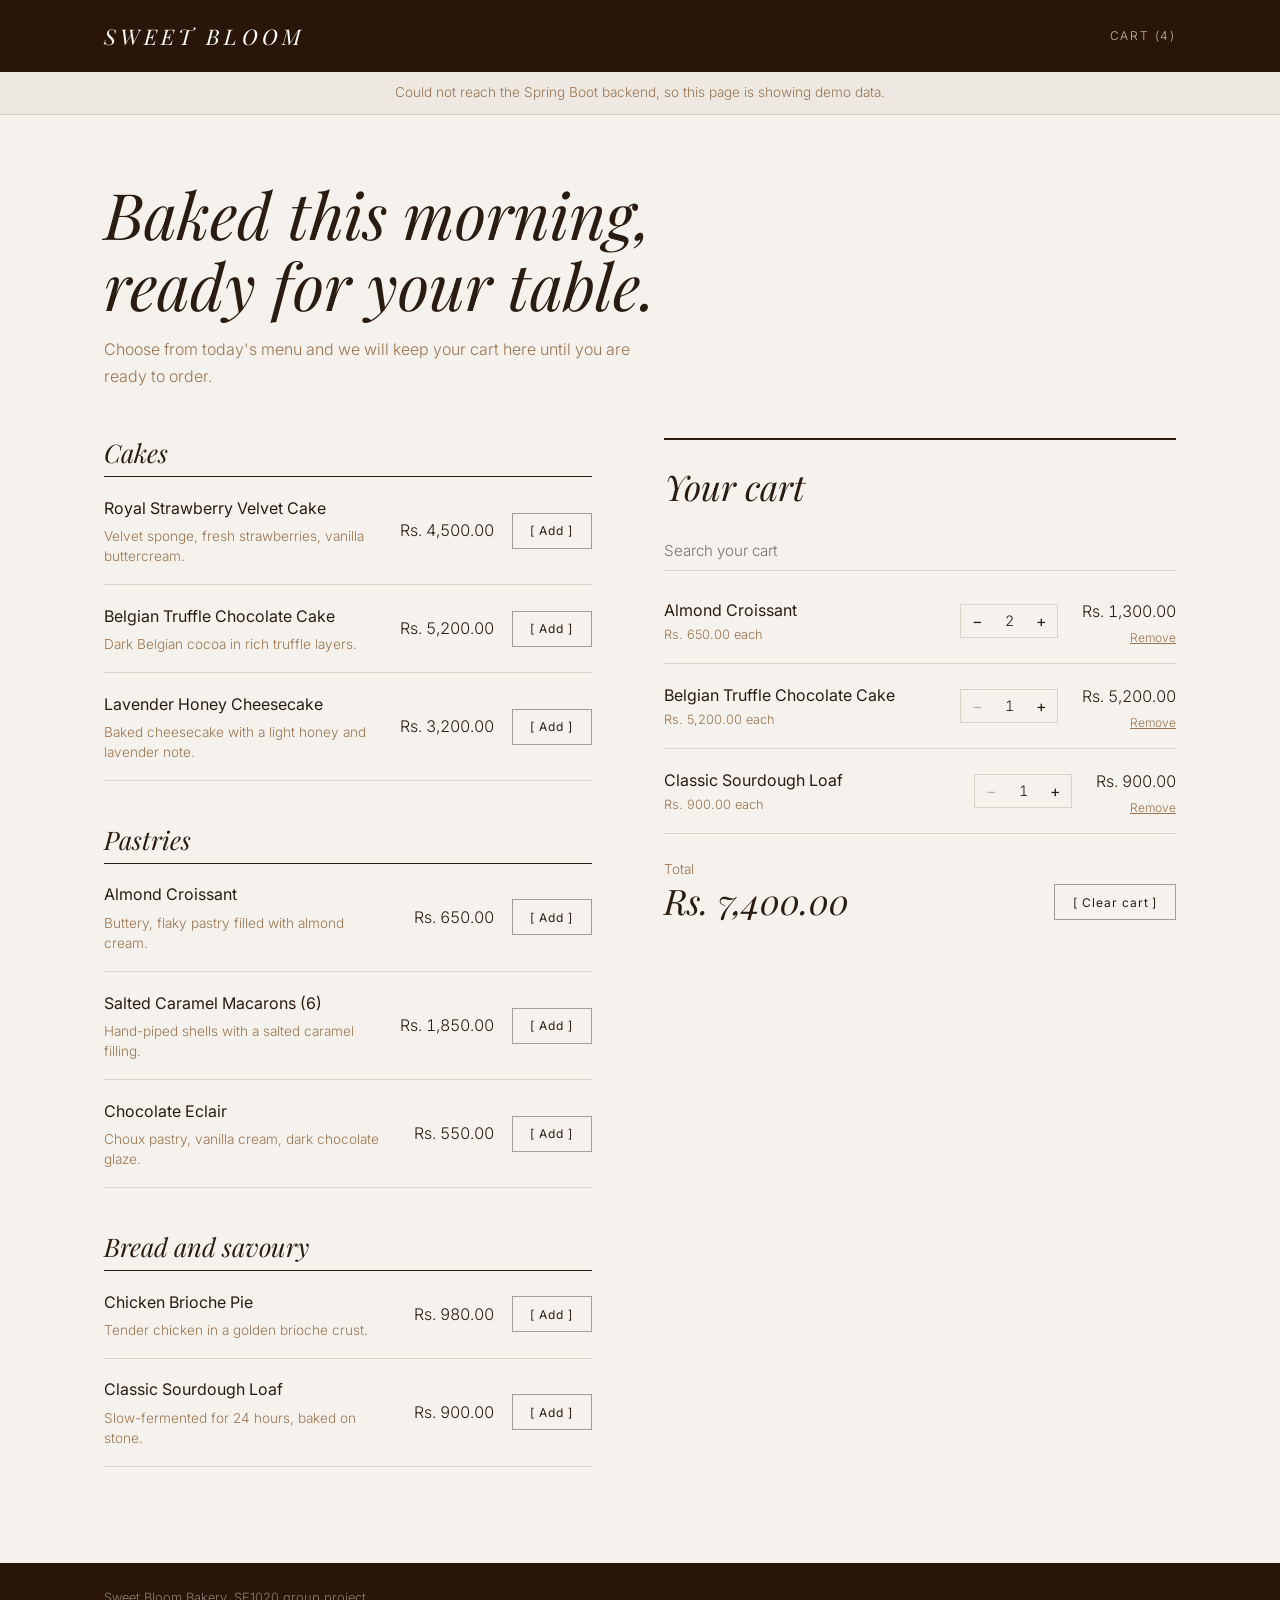
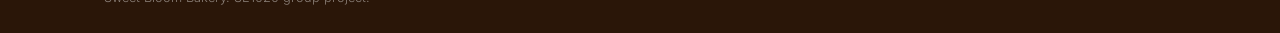
==== src/main/resources/static/index.html @ f28bfbd6 "CartItem CRUD" ====
<!DOCTYPE html>
<html lang="en">
<head>
  <meta charset="UTF-8">
  <meta name="viewport" content="width=device-width, initial-scale=1">
  <title>Sweet Bloom | Menu and Cart</title>
  <link rel="preconnect" href="https://fonts.googleapis.com">
  <link rel="preconnect" href="https://fonts.gstatic.com" crossorigin>
  <link href="https://fonts.googleapis.com/css2?family=Inter:wght@300;400;500&family=Playfair+Display:ital@0;1&display=swap" rel="stylesheet">
  <link rel="stylesheet" href="css/style.css">
</head>
<body>

  <header class="nav">
    <div class="wrap">
      <a class="brand" href="index.html">SWEET BLOOM</a>
      <a class="nav-link" href="#cart">Cart (<span id="cartCount">0</span>)</a>
    </div>
  </header>

  <div class="banner" id="demoBanner" hidden>
    Could not reach the Spring Boot backend, so this page is showing demo data.
  </div>

  <main class="wrap">
    <section class="intro">
      <h1>Baked this morning, ready for your table.</h1>
      <p>Choose from today's menu and we will keep your cart here until you are ready to order.</p>
    </section>

    <div class="layout">
      <!-- Menu (dummy data from app.js) -->
      <section id="menu" aria-label="Menu"></section>

      <!-- Cart (data from the Spring Boot API) -->
      <section class="cart" id="cart" aria-label="Your cart">
        <h2>Your cart</h2>
        <input class="search" id="search" type="search" placeholder="Search your cart" aria-label="Search your cart">
        <div class="cart-list" id="cartList" aria-live="polite"></div>
        <div class="cart-foot">
          <div>
            <div class="total-label">Total</div>
            <div class="total" id="cartTotal">Rs. 0.00</div>
          </div>
          <button class="btn" id="clearBtn" type="button">[ Clear cart ]</button>
        </div>
      </section>
    </div>
  </main>

  <footer class="footer">
    <div class="wrap">Sweet Bloom Bakery. SE1020 group project.</div>
  </footer>

  <div class="toast" id="toast" role="status"></div>

  <script src="js/app.js"></script>
</body>
</html>
---- src/main/resources/static/css/style.css ----
/* ===== Design tokens ===== */
:root {
  --bg: #F5F2ED;
  --fg: #2A1C10;
  --accent: #9B7550;
  --muted: #EDE9E2;
  --border: #D9D2C7;
  --nav: #2A1608;
  --error: #A33A2A;
  --serif: "Playfair Display", Georgia, serif;
  --sans: "Inter", system-ui, sans-serif;
}

* { box-sizing: border-box; margin: 0; padding: 0; border-radius: 0; }

body {
  background: var(--bg);
  color: var(--fg);
  font-family: var(--sans);
  font-weight: 300;
  font-size: 1rem;
  line-height: 1.7;
  min-height: 100vh;
  display: flex;
  flex-direction: column;
}

h1, h2, h3 { font-family: var(--serif); font-style: italic; font-weight: 400; line-height: 1.1; }
a { color: inherit; }
:focus-visible { outline: 2px solid var(--accent); outline-offset: 2px; }

.wrap { max-width: 72rem; margin: 0 auto; padding: 0 2.5rem; width: 100%; }

/* ===== Navbar ===== */
.nav { background: var(--nav); color: #fff; position: sticky; top: 0; z-index: 10; }
.nav .wrap { display: flex; justify-content: space-between; align-items: center; padding-top: 1.1rem; padding-bottom: 1.1rem; }
.brand { font-family: var(--serif); font-style: italic; font-size: 1.35rem; letter-spacing: 0.2em; text-decoration: none; }
.nav-link { font-size: 0.75rem; letter-spacing: 0.15em; text-transform: uppercase; text-decoration: none; color: rgba(255,255,255,0.7); }
.nav-link:hover { color: #fff; }

/* ===== Demo banner ===== */
.banner { background: var(--muted); border-bottom: 1px solid var(--border); font-size: 0.85rem; padding: 0.6rem 0; text-align: center; color: var(--accent); }

/* ===== Page heading ===== */
.intro { padding: 4rem 0 3rem; }
.intro h1 { font-size: clamp(2.4rem, 5vw, 4rem); max-width: 18ch; }
.intro p { color: var(--accent); margin-top: 1rem; max-width: 34rem; }

/* ===== Two-column layout ===== */
.layout { display: grid; grid-template-columns: minmax(0, 1fr) minmax(0, 1.05fr); gap: 4.5rem; padding-bottom: 6rem; align-items: start; }

/* ===== Buttons (bracket style) ===== */
.btn {
  display: inline-flex; align-items: center; justify-content: center;
  white-space: nowrap; height: 2.25rem; padding: 0 1.1rem;
  border: 1px solid rgba(42,28,16,0.4); background: transparent; color: var(--fg);
  font: 400 0.75rem var(--sans); letter-spacing: 0.08em; cursor: pointer;
  transition: background-color 0.2s;
}
.btn:hover { background: rgba(42,28,16,0.06); }
.btn[disabled] { opacity: 0.4; cursor: not-allowed; }

/* ===== Menu ===== */
.menu-group + .menu-group { margin-top: 2.75rem; }
.menu-group h3 { font-size: 1.6rem; padding-bottom: 0.6rem; border-bottom: 1px solid var(--fg); }
.menu-item { display: grid; grid-template-columns: 1fr auto; gap: 0.25rem 1.5rem; align-items: center; padding: 1.1rem 0; border-bottom: 1px solid var(--border); }
.menu-item .name { font-weight: 400; }
.menu-item .desc { grid-column: 1; font-size: 0.85rem; color: var(--accent); line-height: 1.5; }
.menu-item .side { grid-column: 2; grid-row: 1 / span 2; display: flex; align-items: center; gap: 1.1rem; }
.price { font-variant-numeric: tabular-nums; white-space: nowrap; }

/* ===== Cart ===== */
.cart { border-top: 2px solid var(--fg); padding-top: 1.75rem; position: sticky; top: 5.5rem; }
.cart h2 { font-size: 2.2rem; }
.search { width: 100%; margin-top: 1.5rem; height: 2.5rem; border: 0; border-bottom: 1px solid var(--border); background: transparent; font: 300 0.95rem var(--sans); color: var(--fg); }
.search:focus { outline: none; border-bottom-color: var(--fg); }

.cart-list { margin-top: 0.5rem; }
.cart-row { display: grid; grid-template-columns: 1fr auto auto; gap: 0.15rem 1.5rem; align-items: center; padding: 1.1rem 0; border-bottom: 1px solid var(--border); }
.cart-row .info { grid-column: 1; grid-row: 1 / span 2; }
.cart-row .item-name { font-weight: 400; }
.cart-row .unit { font-size: 0.8rem; color: var(--accent); }
.cart-row .line { grid-column: 3; grid-row: 1; text-align: right; font-variant-numeric: tabular-nums; }
.cart-row .remove { grid-column: 3; grid-row: 2; justify-self: end; background: none; border: 0; font: 300 0.75rem var(--sans); color: var(--accent); text-decoration: underline; cursor: pointer; }
.cart-row .remove:hover { color: var(--error); }

.stepper { grid-column: 2; grid-row: 1 / span 2; display: inline-flex; align-items: center; border: 1px solid var(--border); }
.stepper button { width: 2rem; height: 2rem; border: 0; background: transparent; font: 400 1rem var(--sans); cursor: pointer; color: var(--fg); }
.stepper button:hover:not([disabled]) { background: var(--muted); }
.stepper button[disabled] { opacity: 0.3; cursor: not-allowed; }
.stepper span { min-width: 2rem; text-align: center; font-size: 0.9rem; font-variant-numeric: tabular-nums; }

.empty { padding: 2.5rem 0; color: var(--accent); }

.cart-foot { display: flex; justify-content: space-between; align-items: flex-end; gap: 1rem; padding-top: 1.5rem; }
.total-label { font-size: 0.85rem; color: var(--accent); }
.total { font-family: var(--serif); font-style: italic; font-size: 2.2rem; line-height: 1.1; font-variant-numeric: tabular-nums; }

/* ===== Footer & toast ===== */
.footer { margin-top: auto; background: var(--nav); color: rgba(255,255,255,0.45); font-size: 0.8rem; padding: 1.5rem 0; }
.toast { position: fixed; right: 1.5rem; top: 5rem; max-width: 22rem; background: var(--nav); color: #fff; padding: 0.85rem 1.2rem; font-size: 0.9rem; z-index: 20; opacity: 0; transform: translateY(-6px); pointer-events: none; transition: opacity 0.25s, transform 0.25s; }
.toast.show { opacity: 1; transform: none; }
.toast.error { background: var(--error); }

/* ===== Mobile ===== */
@media (max-width: 60rem) {
  .layout { grid-template-columns: 1fr; gap: 3.5rem; }
  .cart { position: static; }
}
@media (max-width: 40rem) {
  .wrap { padding: 0 1.25rem; }
  .intro { padding: 2.5rem 0 2rem; }
  .menu-item { grid-template-columns: 1fr; }
  .menu-item .side { grid-column: 1; grid-row: auto; justify-content: space-between; margin-top: 0.4rem; }
  .cart-row { grid-template-columns: 1fr auto; }
  .cart-row .info { grid-column: 1 / span 2; grid-row: 1; }
  .stepper { grid-column: 1; grid-row: 2; justify-self: start; margin-top: 0.5rem; }
  .cart-row .line { grid-column: 2; grid-row: 2; align-self: center; }
  .cart-row .remove { grid-column: 2; grid-row: 3; }
}
@media (prefers-reduced-motion: reduce) { * { transition: none !important; } }
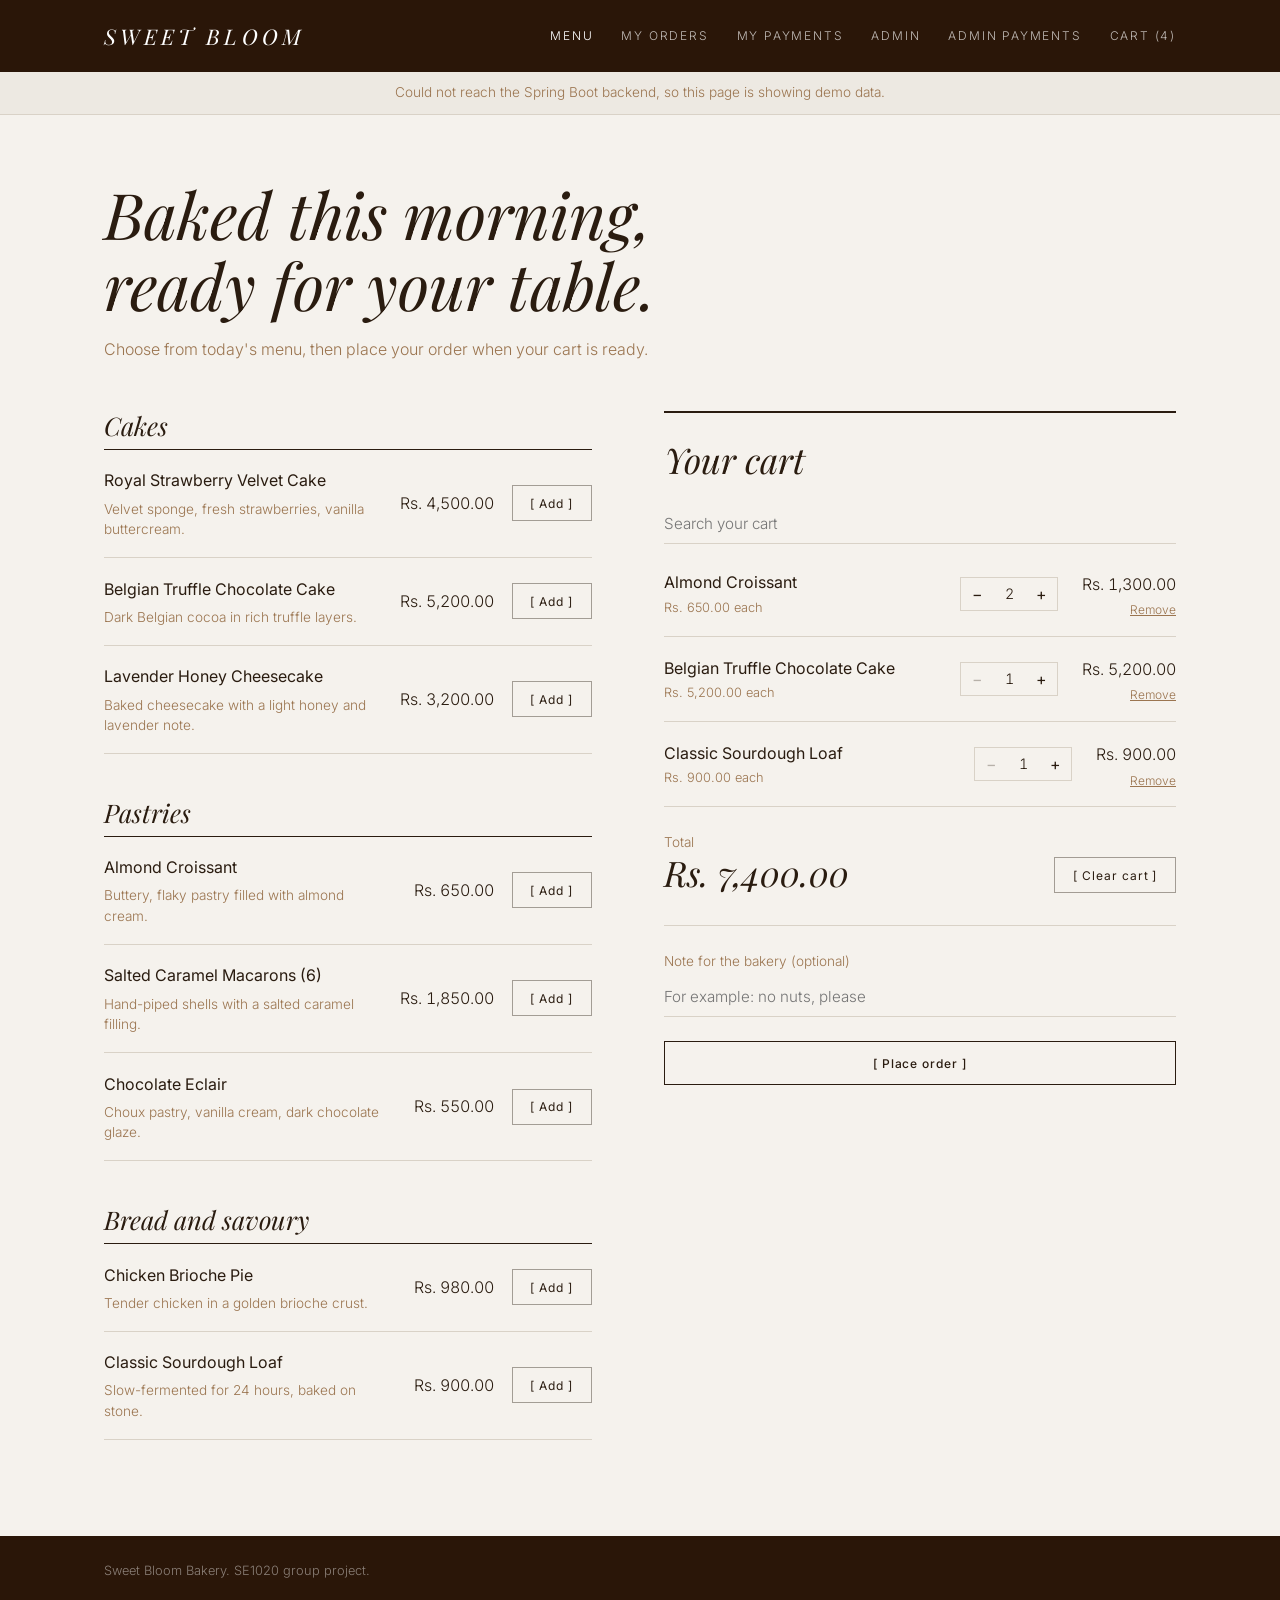
==== commit 7787fffd: "Order & payment" ====
--- a/src/main/resources/static/index.html
+++ b/src/main/resources/static/index.html
@@ -10,11 +10,17 @@
   <link rel="stylesheet" href="css/style.css">
 </head>
 <body>
-
   <header class="nav">
     <div class="wrap">
       <a class="brand" href="index.html">SWEET BLOOM</a>
-      <a class="nav-link" href="#cart">Cart (<span id="cartCount">0</span>)</a>
+      <nav class="nav-links" aria-label="Main">
+        <a class="nav-link" href="index.html" aria-current="page">Menu</a>
+        <a class="nav-link" href="orders.html">My orders</a>
+        <a class="nav-link" href="payments.html">My payments</a>
+        <a class="nav-link" href="admin-orders.html">Admin</a>
+        <a class="nav-link" href="admin-payments.html">Admin payments</a>
+        <a class="nav-link" href="index.html#cart">Cart (<span id="cartCount">0</span>)</a>
+      </nav>
     </div>
   </header>
 
@@ -25,14 +31,14 @@
   <main class="wrap">
     <section class="intro">
       <h1>Baked this morning, ready for your table.</h1>
-      <p>Choose from today's menu and we will keep your cart here until you are ready to order.</p>
+      <p>Choose from today's menu, then place your order when your cart is ready.</p>
     </section>
 
     <div class="layout">
       <!-- Menu (dummy data from app.js) -->
       <section id="menu" aria-label="Menu"></section>
 
-      <!-- Cart (data from the Spring Boot API) -->
+      <!-- Cart and checkout (data from the Spring Boot API) -->
       <section class="cart" id="cart" aria-label="Your cart">
         <h2>Your cart</h2>
         <input class="search" id="search" type="search" placeholder="Search your cart" aria-label="Search your cart">
@@ -44,6 +50,12 @@
           </div>
           <button class="btn" id="clearBtn" type="button">[ Clear cart ]</button>
         </div>
+
+        <div class="checkout">
+          <label class="field-label" for="orderNote">Note for the bakery (optional)</label>
+          <input class="search" id="orderNote" type="text" maxlength="200" placeholder="For example: no nuts, please">
+          <button class="btn btn-primary" id="orderBtn" type="button">[ Place order ]</button>
+        </div>
       </section>
     </div>
   </main>
@@ -54,6 +66,7 @@
 
   <div class="toast" id="toast" role="status"></div>
 
+  <script src="js/common.js"></script>
   <script src="js/app.js"></script>
 </body>
 </html>
--- a/src/main/resources/static/css/style.css
+++ b/src/main/resources/static/css/style.css
@@ -7,6 +7,7 @@
   --border: #D9D2C7;
   --nav: #2A1608;
   --error: #A33A2A;
+  --success: #4F6B3A;
   --serif: "Playfair Display", Georgia, serif;
   --sans: "Inter", system-ui, sans-serif;
 }
@@ -119,3 +120,133 @@
   .cart-row .remove { grid-column: 2; grid-row: 3; }
 }
 @media (prefers-reduced-motion: reduce) { * { transition: none !important; } }
+
+/* =====================================================================
+   Navigation links (all pages)
+   ===================================================================== */
+.nav .wrap { flex-wrap: wrap; gap: 0.5rem 2rem; }
+.nav-links { display: flex; gap: 1.75rem; flex-wrap: wrap; }
+.nav-link[aria-current="page"] { color: #fff; }
+
+/* =====================================================================
+   Checkout (index.html)
+   ===================================================================== */
+.checkout { margin-top: 2rem; padding-top: 1.5rem; border-top: 1px solid var(--border); display: flex; flex-direction: column; gap: 0.25rem; }
+.field-label { font-size: 0.85rem; color: var(--accent); }
+.checkout .search { margin-top: 0; margin-bottom: 1.25rem; }
+.btn-primary { height: 2.75rem; border-color: var(--fg); font-weight: 500; width: 100%; }
+.btn-primary:hover:not([disabled]) { background: var(--fg); color: var(--bg); }
+
+/* =====================================================================
+   Order pages (orders.html and admin-orders.html)
+   ===================================================================== */
+.intro.compact { padding: 3rem 0 2rem; }
+.intro.compact h1 { font-size: clamp(2.2rem, 4vw, 3.2rem); max-width: none; }
+.muted { font-size: 0.8rem; color: var(--accent); }
+.link { background: none; border: 0; padding: 0; font: 300 0.8rem var(--sans); color: var(--accent); text-decoration: underline; cursor: pointer; }
+.link:hover { color: var(--fg); }
+
+.confirm { margin-top: 2.5rem; padding: 1.5rem 1.75rem; border: 1px solid var(--success); border-left-width: 4px; }
+.confirm h2 { font-size: 1.8rem; color: var(--success); }
+.confirm p { margin-top: 0.25rem; }
+
+/* Status pill: flat, square, one colour per status */
+.pill { display: inline-block; padding: 0.1rem 0.7rem; border: 1px solid currentColor; font-size: 0.75rem; letter-spacing: 0.05em; white-space: nowrap; }
+.pill-pending   { color: var(--accent); }
+.pill-preparing { color: var(--fg); }
+.pill-ready     { color: #7A5A12; }
+.pill-delivered { color: var(--success); }
+
+/* My orders: one block per order */
+.order-list { padding-bottom: 6rem; max-width: 52rem; }
+.order { border-top: 2px solid var(--fg); padding: 1.5rem 0 1.75rem; }
+.order + .order { margin-top: 1rem; }
+.order-head { display: flex; justify-content: space-between; align-items: flex-start; gap: 1rem; }
+.order-head h3 { font-size: 1.6rem; }
+
+.steps { list-style: none; display: grid; grid-template-columns: repeat(4, 1fr); gap: 0.4rem; margin: 1.25rem 0; }
+.steps li { font-size: 0.75rem; color: var(--accent); padding-top: 0.5rem; border-top: 3px solid var(--border); }
+.steps li.done { border-top-color: var(--fg); color: var(--fg); }
+.steps li.current { font-weight: 500; }
+
+.items { font-weight: 400; }
+.note { font-size: 0.9rem; color: var(--accent); margin-top: 0.4rem; }
+.note-edit { display: flex; gap: 0.6rem; align-items: center; margin-top: 0.6rem; flex-wrap: wrap; }
+.note-edit input { flex: 1; min-width: 12rem; height: 2.25rem; border: 1px solid var(--border); background: transparent; padding: 0 0.7rem; font: 300 0.9rem var(--sans); color: var(--fg); }
+.note-edit input:focus { outline: none; border-color: var(--fg); }
+.order-foot { display: flex; justify-content: space-between; align-items: center; margin-top: 1.25rem; }
+.order-foot .total { font-size: 1.7rem; }
+
+/* Admin table */
+.toolbar { display: flex; align-items: center; gap: 0.9rem; margin-bottom: 1.25rem; }
+.select { height: 2.25rem; padding: 0 0.7rem; border: 1px solid var(--border); background: transparent; font: 300 0.9rem var(--sans); color: var(--fg); }
+.table-wrap { overflow-x: auto; padding-bottom: 6rem; }
+.orders-table { width: 100%; border-collapse: collapse; min-width: 52rem; }
+.orders-table th { text-align: left; font-weight: 500; font-size: 0.7rem; letter-spacing: 0.15em; text-transform: uppercase; color: var(--accent); padding: 0.7rem 0.75rem 0.7rem 0; border-bottom: 1px solid var(--fg); }
+.orders-table td { padding: 1rem 0.75rem 1rem 0; border-bottom: 1px solid var(--border); vertical-align: top; font-size: 0.9rem; }
+.orders-table .num { text-align: right; font-variant-numeric: tabular-nums; white-space: nowrap; }
+.orders-table .action-box { display: flex; flex-direction: column; align-items: flex-start; gap: 0.5rem; }
+.orders-table td.empty { text-align: center; }
+
+@media (max-width: 40rem) {
+  .nav .wrap { justify-content: center; }
+  .nav-links { gap: 1.1rem; justify-content: center; }
+  .brand { font-size: 1.15rem; }
+  .intro.compact { padding: 2rem 0 1.5rem; }
+  .steps li { font-size: 0.68rem; }
+  .order-head h3 { font-size: 1.35rem; }
+}
+
+/* =====================================================================
+   Payment pages (payment.html, payments.html, admin-payments.html)
+   ===================================================================== */
+[hidden] { display: none !important; }
+
+.pill-paid     { color: var(--success); }
+.pill-refunded { color: var(--error); }
+
+.layout.pay-layout { grid-template-columns: minmax(0, 1.1fr) minmax(0, 1fr); }
+.pay-heading { font-size: 1.8rem; padding-bottom: 0.6rem; border-bottom: 1px solid var(--fg); margin-bottom: 0.25rem; }
+.pay-box { border-top: 2px solid var(--fg); padding-top: 1.75rem; position: sticky; top: 5.5rem; }
+.pay-box .pay-heading { border-bottom: 0; padding-bottom: 0; margin-bottom: 0.5rem; }
+
+/* Radio choices for orders and payment methods: a flat row with a square outline */
+.choices { display: flex; flex-direction: column; }
+.choice { display: flex; gap: 0.9rem; align-items: flex-start; padding: 1.1rem 0.9rem; border-bottom: 1px solid var(--border); cursor: pointer; }
+.choice:hover { background: var(--muted); }
+.choice:has(input:checked) { background: var(--muted); box-shadow: inset 3px 0 0 var(--fg); }
+.choice input { margin-top: 0.4rem; accent-color: var(--fg); }
+.choice input:focus-visible { outline: 2px solid var(--accent); outline-offset: 2px; }
+.choice-body { display: flex; flex-direction: column; gap: 0.1rem; flex: 1; }
+.choice-title { font-weight: 400; }
+.choice-body .price { font-size: 0.95rem; }
+
+.card-fields { margin-top: 1.5rem; display: flex; flex-direction: column; gap: 0.25rem; }
+.card-fields .search { margin-top: 0; margin-bottom: 1rem; }
+
+/* Amount / fee / total */
+.sum { margin: 1.75rem 0 0.4rem; }
+.sum > div { display: flex; justify-content: space-between; padding: 0.5rem 0; border-bottom: 1px solid var(--border); font-variant-numeric: tabular-nums; }
+.sum dt { color: var(--accent); }
+.sum .sum-total { border-bottom: 0; padding-top: 0.9rem; }
+.sum .sum-total dd { font-family: var(--serif); font-style: italic; font-size: 1.9rem; line-height: 1.2; }
+.pay-box .muted { margin-bottom: 1.25rem; }
+.pay-box .card-fields .muted { margin-bottom: 0; }
+
+/* Payment history: details list and footer buttons */
+.facts { display: grid; grid-template-columns: repeat(auto-fill, minmax(11rem, 1fr)); gap: 0.9rem 1.5rem; margin-top: 1rem; padding: 1rem 0 0; border-top: 1px solid var(--border); }
+.facts dt { font-size: 0.8rem; color: var(--accent); }
+.facts dd { font-weight: 400; font-variant-numeric: tabular-nums; }
+.foot-actions { display: flex; gap: 0.6rem; align-items: center; flex-wrap: wrap; justify-content: flex-end; }
+.foot-actions .btn { text-decoration: none; }
+.order-foot a.btn { text-decoration: none; }
+
+/* Admin payments */
+.select.narrow { width: 7rem; }
+.toolbar { flex-wrap: wrap; }
+.payments-table { min-width: 64rem; }
+
+@media (max-width: 60rem) {
+  .layout.pay-layout { grid-template-columns: 1fr; }
+  .pay-box { position: static; }
+}
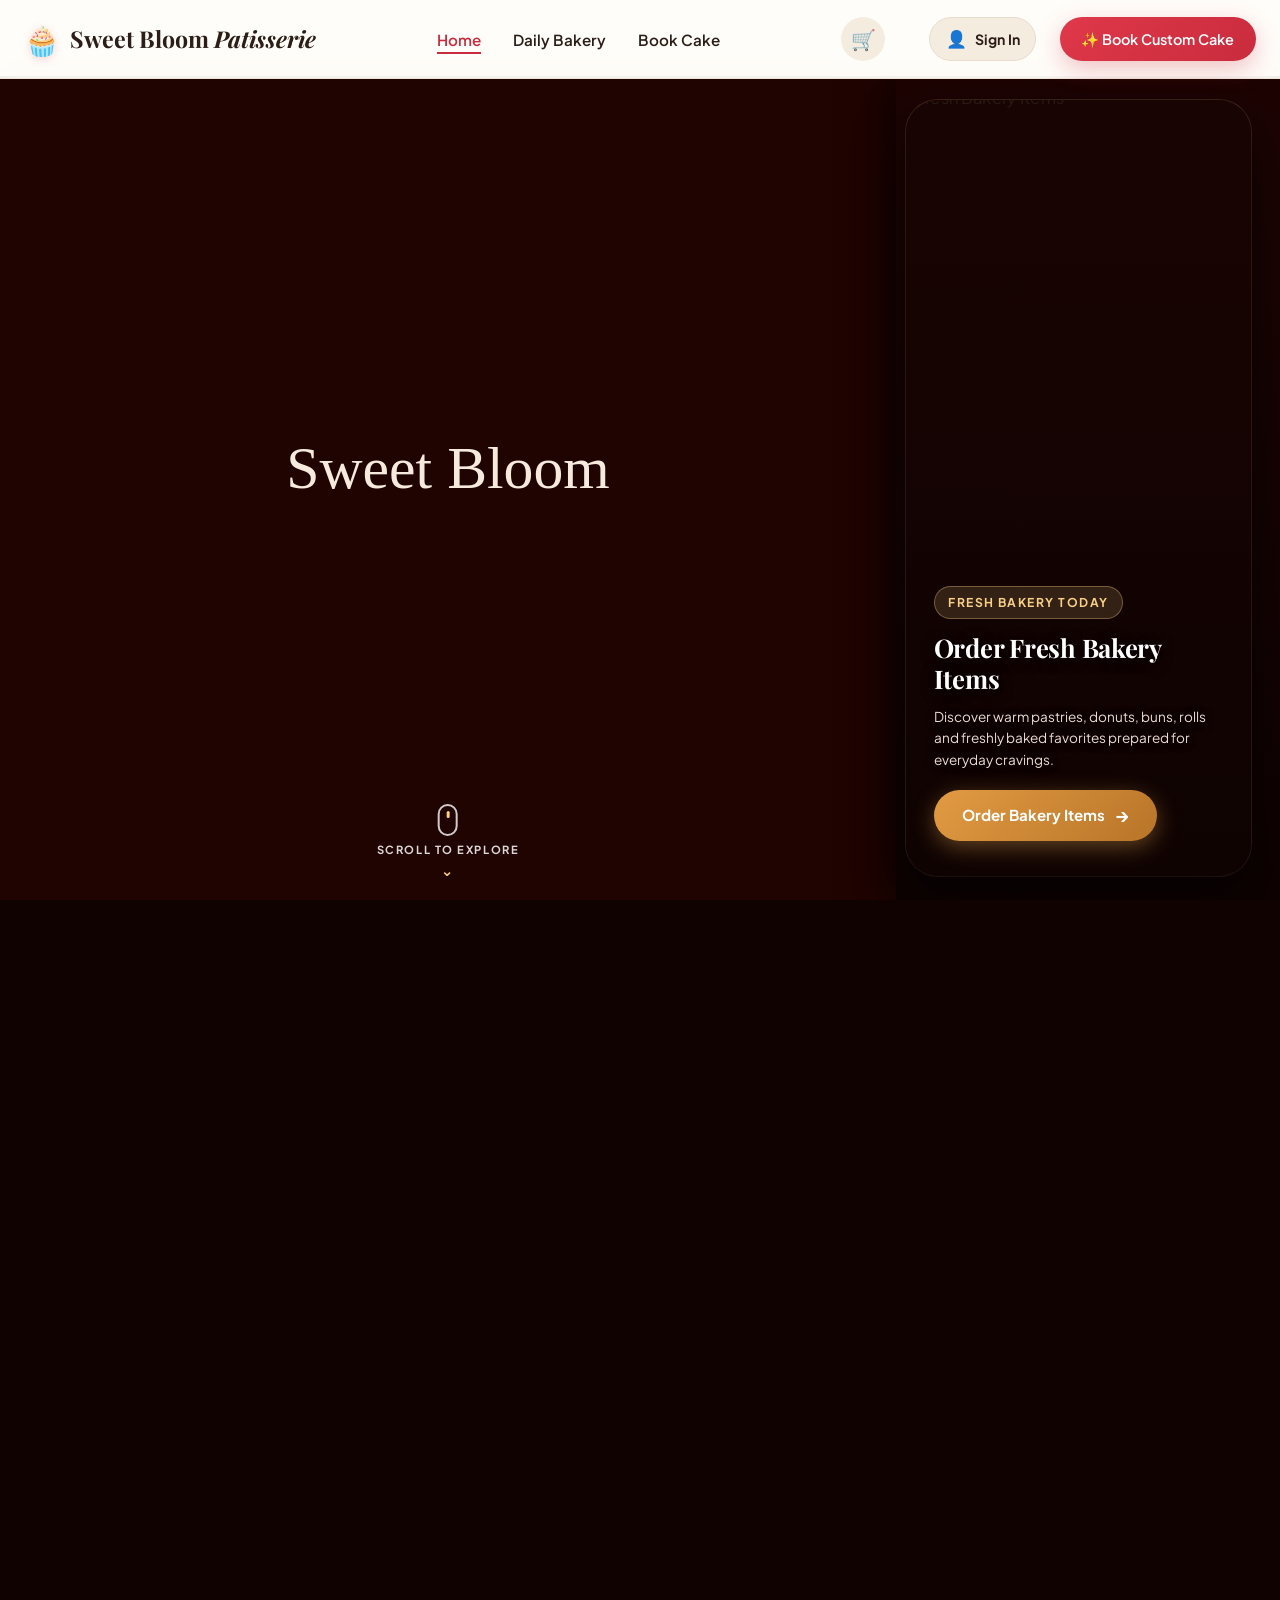
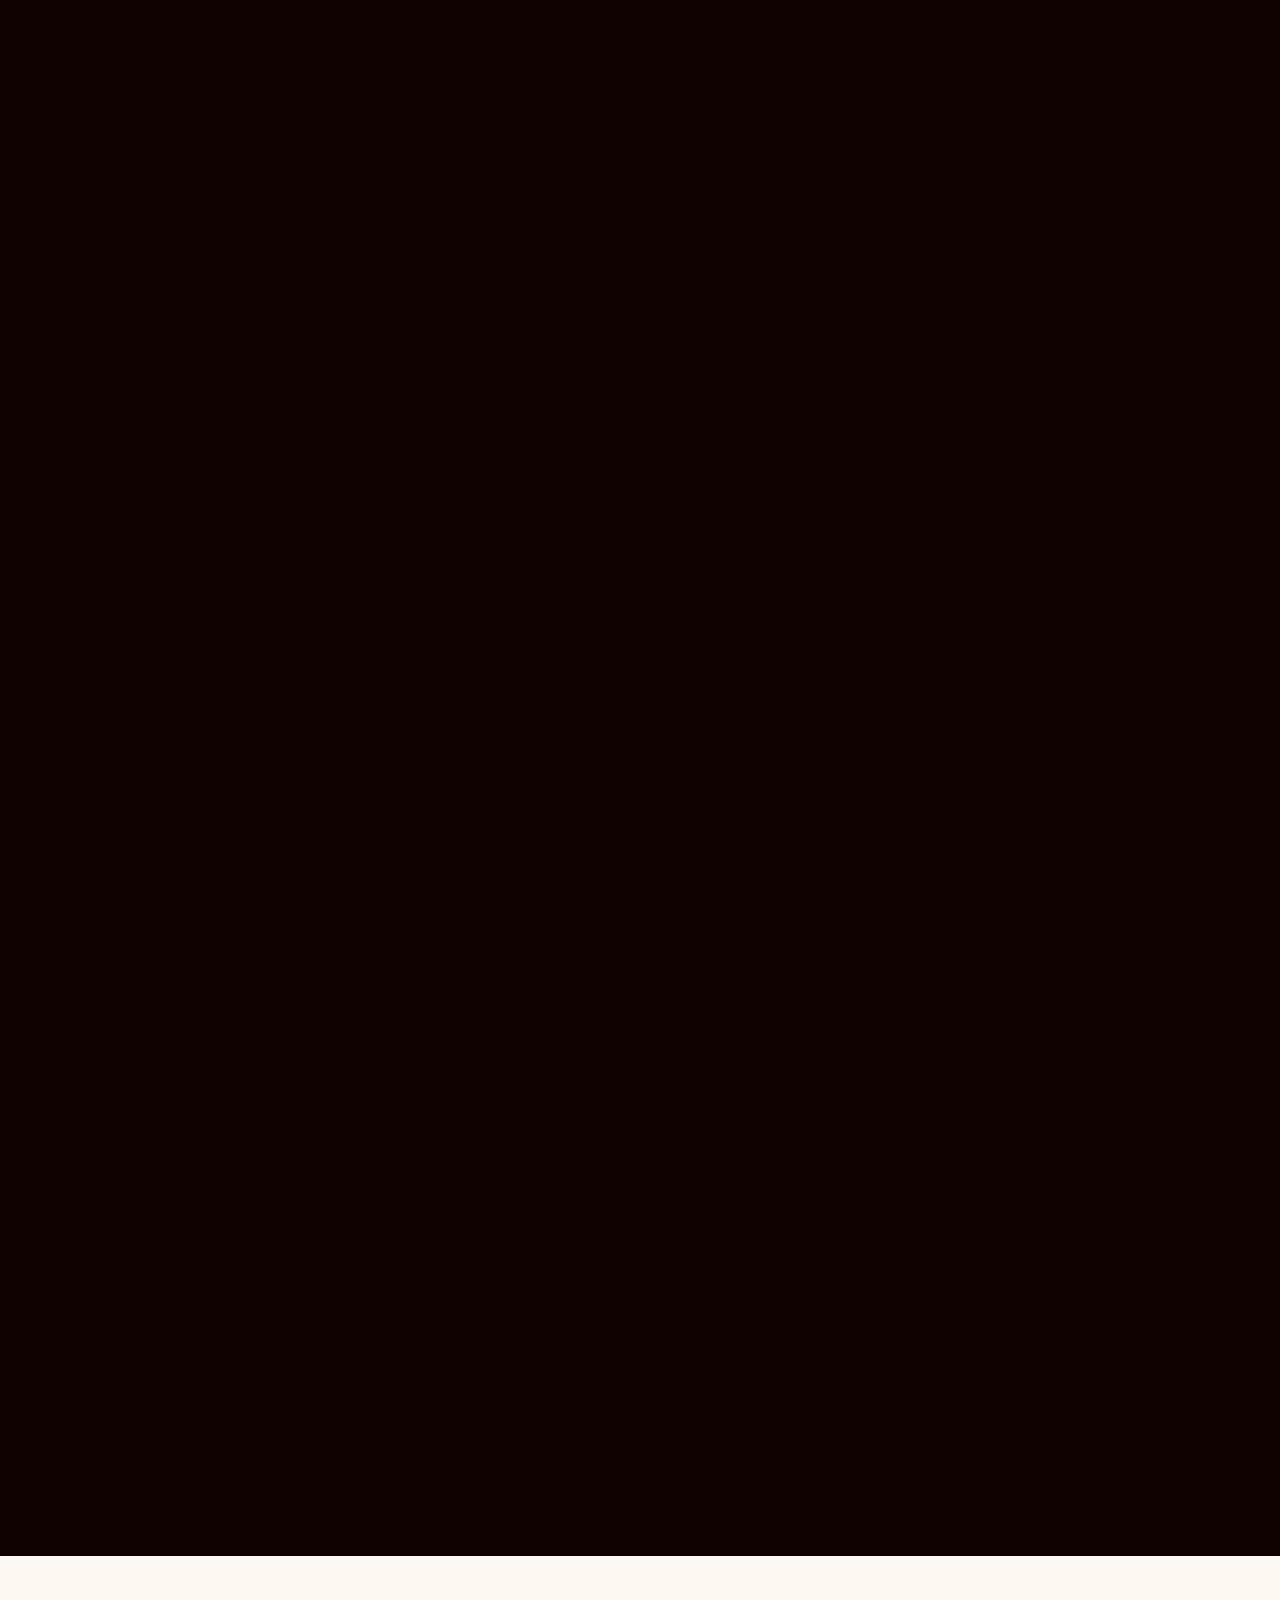
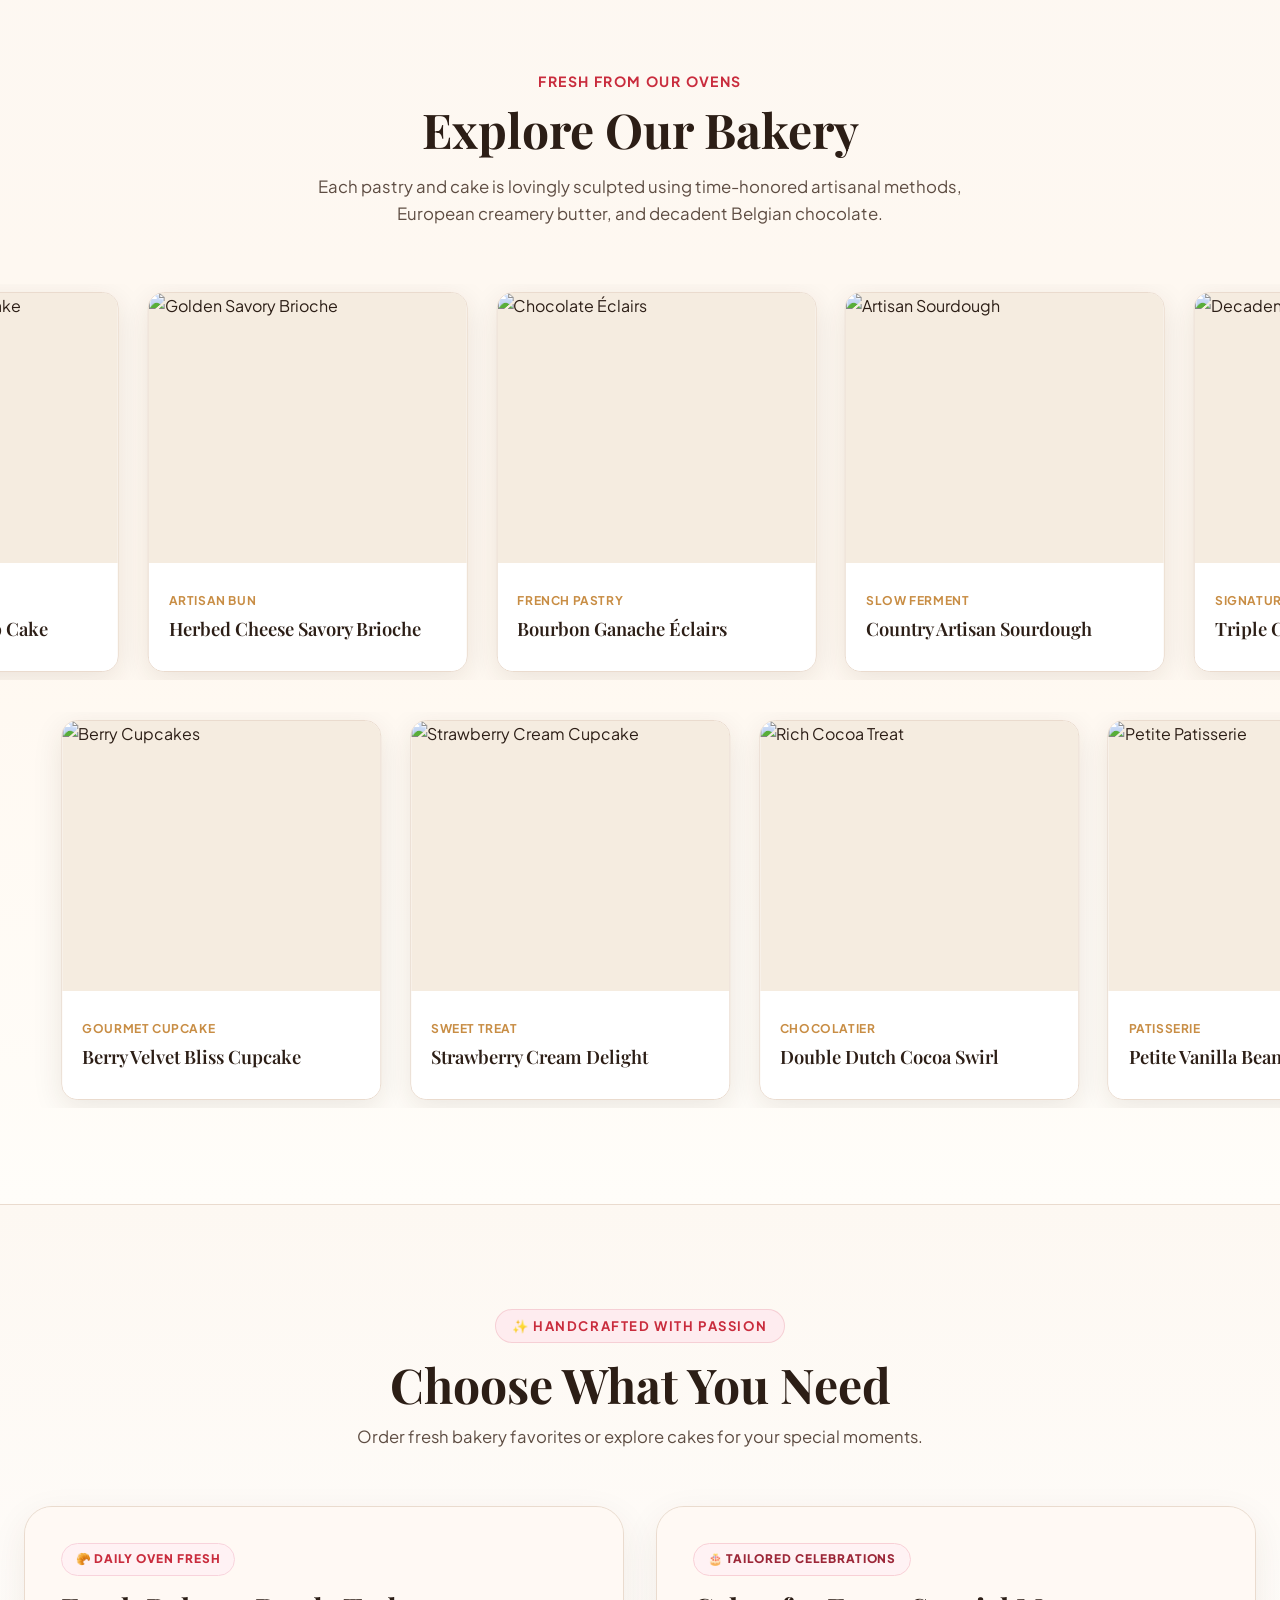
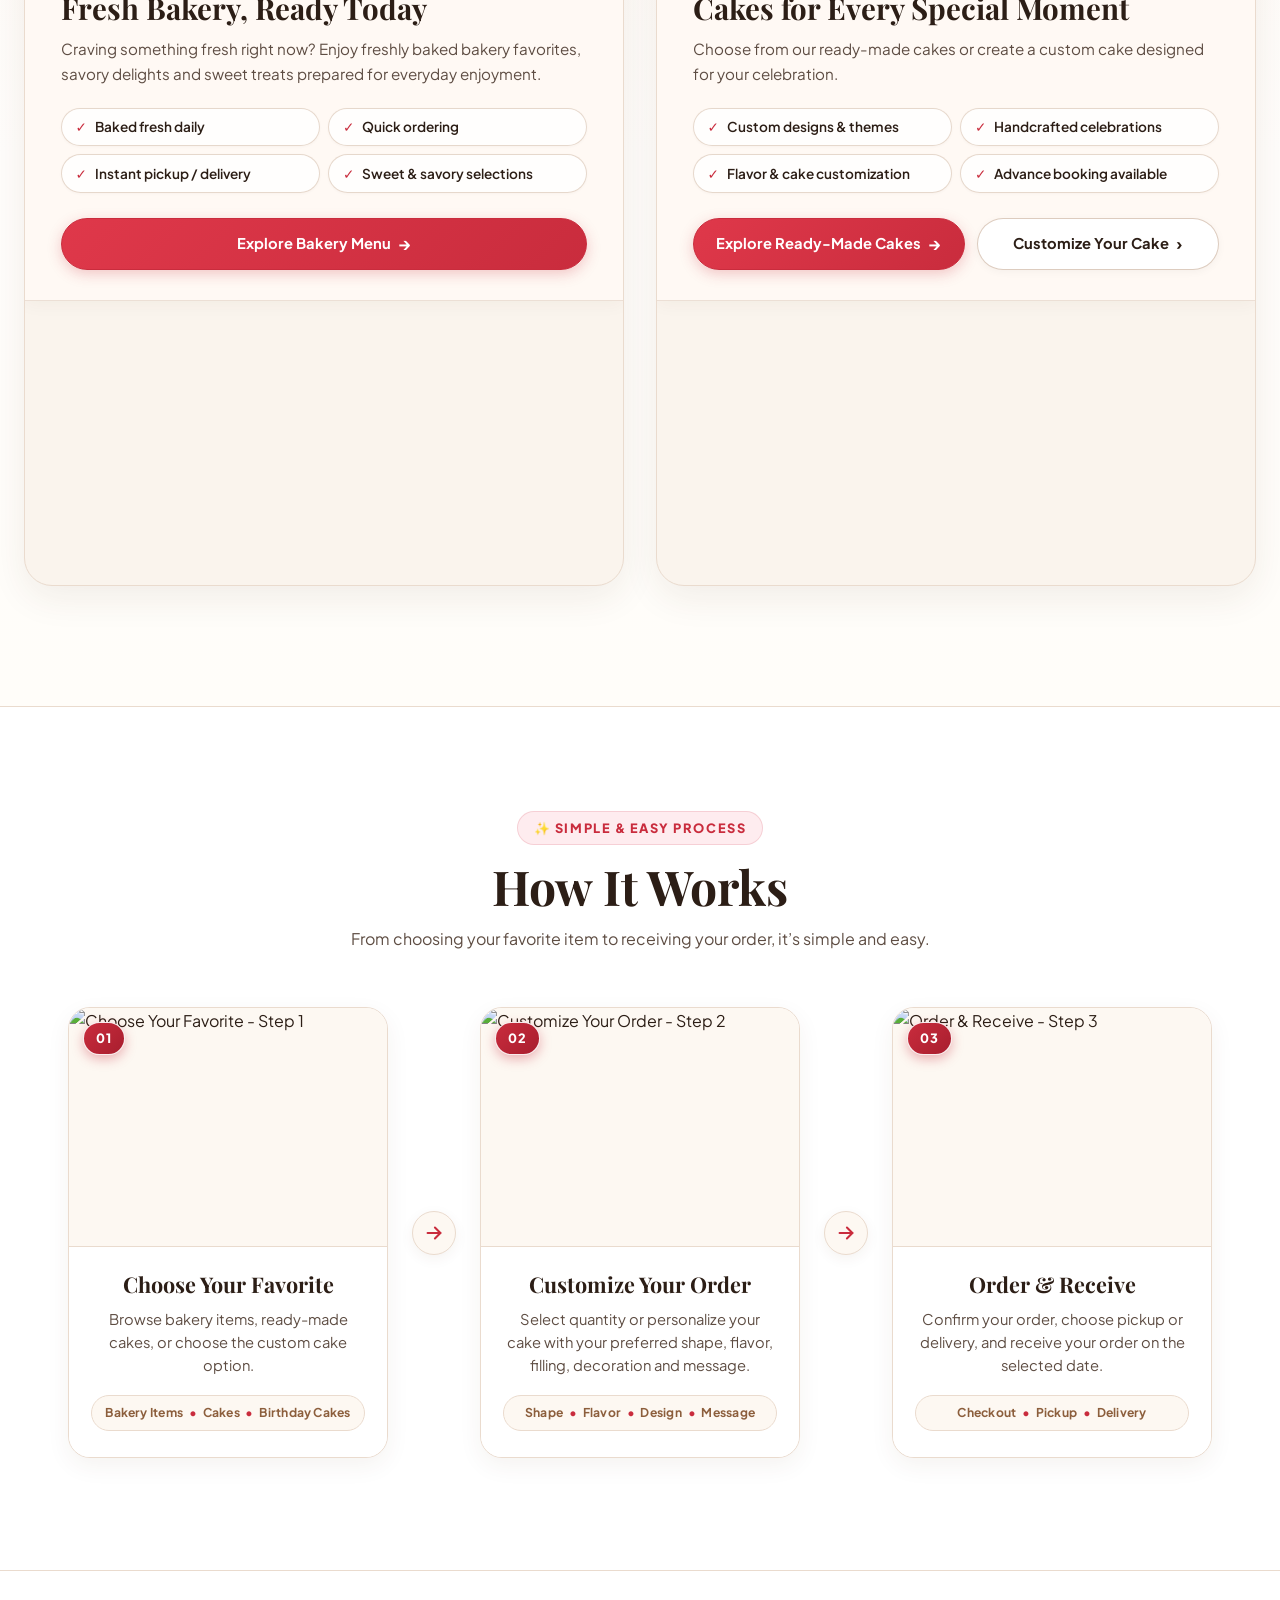
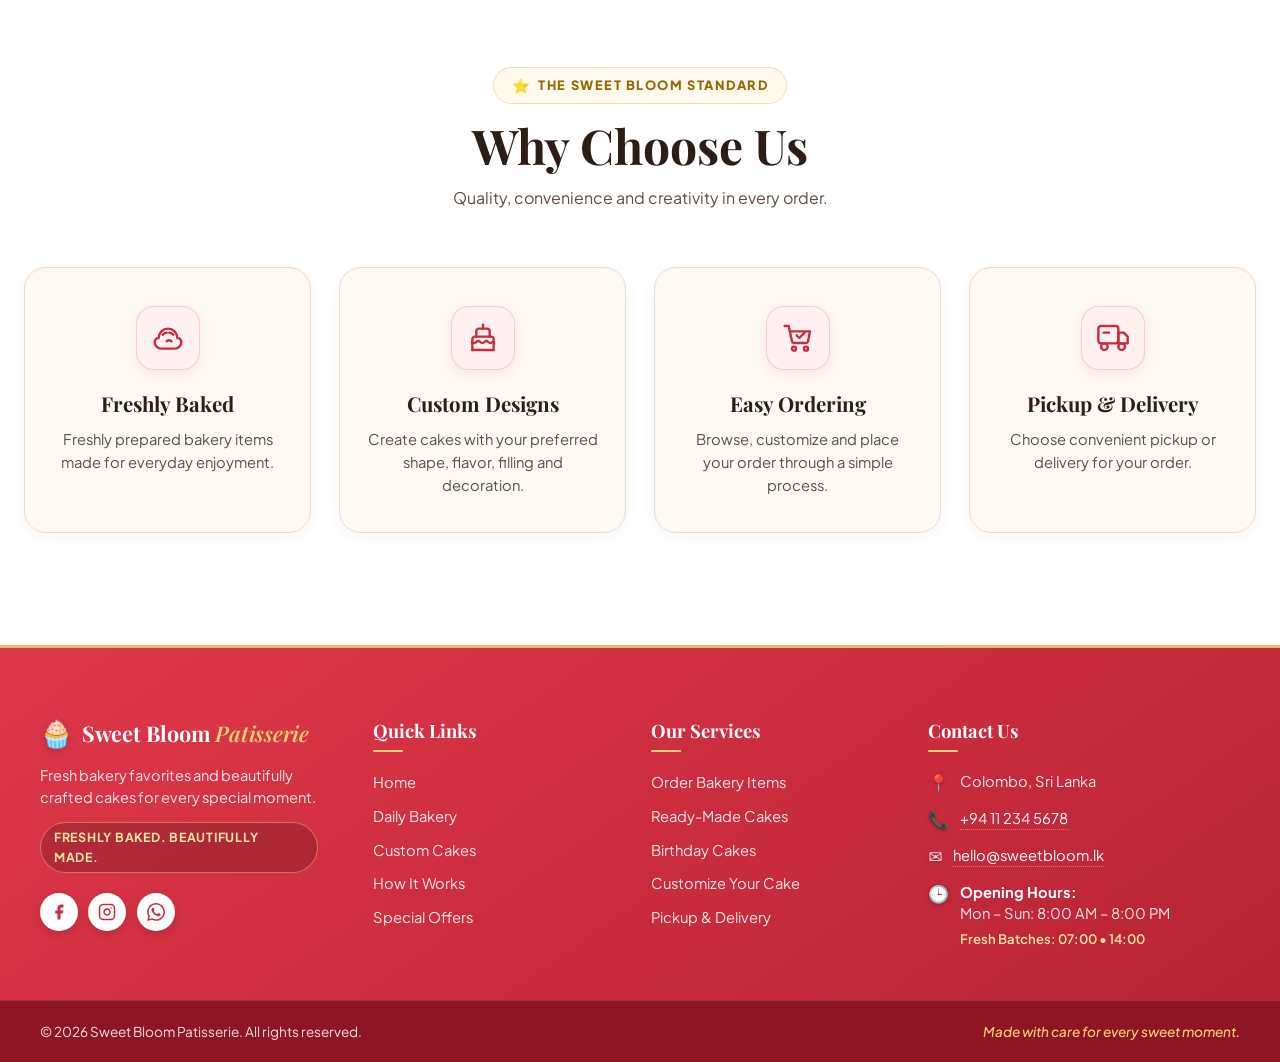
==== commit 63c39c29: "Set up shared project for the five member backend modules" ====
--- a/src/main/resources/static/index.html
+++ b/src/main/resources/static/index.html
@@ -1,72 +1,706 @@
 <!DOCTYPE html>
 <html lang="en">
 <head>
-  <meta charset="UTF-8">
-  <meta name="viewport" content="width=device-width, initial-scale=1">
-  <title>Sweet Bloom | Menu and Cart</title>
-  <link rel="preconnect" href="https://fonts.googleapis.com">
-  <link rel="preconnect" href="https://fonts.gstatic.com" crossorigin>
-  <link href="https://fonts.googleapis.com/css2?family=Inter:wght@300;400;500&family=Playfair+Display:ital@0;1&display=swap" rel="stylesheet">
-  <link rel="stylesheet" href="css/style.css">
+    <meta charset="UTF-8">
+    <meta name="viewport" content="width=device-width, initial-scale=1.0">
+    <title>Sweet Bloom Bakery | Artisan Bakery &amp; Custom Cake Booking Platform</title>
+    <meta name="description" content="Order freshly baked croissants, donuts, breads and book customized celebration cakes with our interactive platform.">
+    <!-- Google Fonts & Stylesheet -->
+    <link rel="stylesheet" href="css/style.css">
+    <link rel="icon" href="data:image/svg+xml,<svg xmlns=%22http://www.w3.org/2000/svg%22 viewBox=%220 0 100 100%22><text y=%22.9em%22 font-size=%2290%22>🥐</text></svg>">
+  <script src="/js/site-images.js"></script>
 </head>
 <body>
-  <header class="nav">
-    <div class="wrap">
-      <a class="brand" href="index.html">SWEET BLOOM</a>
-      <nav class="nav-links" aria-label="Main">
-        <a class="nav-link" href="index.html" aria-current="page">Menu</a>
-        <a class="nav-link" href="orders.html">My orders</a>
-        <a class="nav-link" href="payments.html">My payments</a>
-        <a class="nav-link" href="admin-orders.html">Admin</a>
-        <a class="nav-link" href="admin-payments.html">Admin payments</a>
-        <a class="nav-link" href="index.html#cart">Cart (<span id="cartCount">0</span>)</a>
-      </nav>
-    </div>
-  </header>
-
-  <div class="banner" id="demoBanner" hidden>
-    Could not reach the Spring Boot backend, so this page is showing demo data.
-  </div>
-
-  <main class="wrap">
-    <section class="intro">
-      <h1>Baked this morning, ready for your table.</h1>
-      <p>Choose from today's menu, then place your order when your cart is ready.</p>
+
+    <!-- ====================================================================
+         NAVIGATION BAR
+         ==================================================================== -->
+    <nav class="navbar" id="mainNavbar">
+        <div class="navbar-container">
+            <a href="index.html" class="brand-logo" id="navBrand">
+                <span class="brand-icon">🧁</span>
+                <span>Sweet Bloom <em>Patisserie</em></span>
+            </a>
+
+            <ul class="nav-links">
+                <li><a href="index.html" class="nav-link active" id="navHome">Home</a></li>
+                <li><a href="bakery.html" class="nav-link" id="navBakery">Daily Bakery</a></li>
+                <li><a href="custom-cake.html#custom-cake-builder" class="nav-link" id="navCustomCake">Book Cake</a></li>
+            </ul>
+
+            <div class="nav-actions">
+                <a href="bakery.html" class="cart-icon-btn" id="navCartBtn" title="View Cart">
+                    🛒
+                    <span class="cart-badge" style="display:none;">0</span>
+                </a>
+                
+                <!-- Profile Button / Dropdown -->
+                <div class="nav-profile-wrapper" id="navProfileWrapper">
+                    <a href="login.html" class="btn-profile-nav" id="navProfileBtn" title="Account">
+                        <span class="profile-nav-icon">👤</span>
+                        <span class="profile-nav-name">Sign In</span>
+                    </a>
+                </div>
+
+                <a href="custom-cake.html#custom-cake-builder" class="btn-pill btn-strawberry" id="navBookBtn">
+                    ✨ Book Custom Cake
+                </a>
+            </div>
+        </div>
+    </nav>
+
+    <!-- ====================================================================
+         SECTION 1 — HERO SCROLL ANIMATION
+         108 sequential frames rendered to sticky canvas linked to scroll progress
+         ==================================================================== -->
+    <section class="hero-scroll-section" id="heroScrollSection">
+        <div class="hero-sticky-container" id="heroStickyContainer">
+            <div class="hero-split-layout">
+                <!-- LEFT SIDE (70%): Main Hero Animation -->
+                <div class="hero-left-col" id="heroLeftCol">
+                    <canvas id="heroCanvas" class="hero-canvas"></canvas>
+                    <!-- Preloader Progress Indicator -->
+                    <div class="hero-loader-bar" id="heroLoaderBar"></div>
+                    <!-- Scroll Indicator under animation area -->
+                    <div class="hero-scroll-indicator" id="heroScrollIndicator">
+                        <div class="scroll-mouse-icon">
+                            <div class="scroll-wheel"></div>
+                        </div>
+                        <span>SCROLL TO EXPLORE</span>
+                        <span class="scroll-arrow">⌄</span>
+                    </div>
+                </div>
+
+                <!-- RIGHT SIDE (30%): Promo Card Panel -->
+                <div class="hero-right-col" id="heroRightCol">
+                    <div class="hero-promo-card-wrapper">
+                        <!-- CARD 1: Fresh Bakery Today (Frames 1–63) -->
+                        <div class="hero-promo-card is-active" id="heroPromoCard1">
+                            <div class="promo-card-bg">
+                                <img src="/images/hero/1.png" alt="Fresh Bakery Items" class="promo-card-img">
+                                <div class="promo-card-gradient"></div>
+                            </div>
+                            <div class="promo-card-content">
+                                <span class="promo-card-tag">Fresh Bakery Today</span>
+                                <h2 class="promo-card-title">Order Fresh Bakery Items</h2>
+                                <p class="promo-card-desc">Discover warm pastries, donuts, buns, rolls and freshly baked favorites prepared for everyday cravings.</p>
+                                <a href="bakery.html" class="btn-hero-promo btn-bakery-promo" id="heroBakeryOrderBtn">
+                                    <span>Order Bakery Items</span>
+                                    <span class="btn-arrow">→</span>
+                                </a>
+                            </div>
+                        </div>
+
+                        <!-- CARD 2: Custom Cake Booking (Frame 64 Onward) -->
+                        <div class="hero-promo-card" id="heroPromoCard2">
+                            <div class="promo-card-bg">
+                                <img src="/images/hero/2.png" alt="Custom Celebration Cakes" class="promo-card-img">
+                                <div class="promo-card-gradient"></div>
+                            </div>
+                            <div class="promo-card-content">
+                                <span class="promo-card-tag">Made for Your Special Moment</span>
+                                <h2 class="promo-card-title">Book Your Custom Cake</h2>
+                                <p class="promo-card-desc">Explore premium celebration cakes, floral birthday cakes and elegant tiered creations for every special occasion.</p>
+                                <a href="custom-cake.html" class="btn-hero-promo btn-cake-promo" id="heroCustomCakeBtn">
+                                    <span>Book Custom Cake</span>
+                                    <span class="btn-arrow">→</span>
+                                </a>
+                            </div>
+                        </div>
+                    </div>
+                </div>
+            </div>
+        </div>
     </section>
 
-    <div class="layout">
-      <!-- Menu (dummy data from app.js) -->
-      <section id="menu" aria-label="Menu"></section>
-
-      <!-- Cart and checkout (data from the Spring Boot API) -->
-      <section class="cart" id="cart" aria-label="Your cart">
-        <h2>Your cart</h2>
-        <input class="search" id="search" type="search" placeholder="Search your cart" aria-label="Search your cart">
-        <div class="cart-list" id="cartList" aria-live="polite"></div>
-        <div class="cart-foot">
-          <div>
-            <div class="total-label">Total</div>
-            <div class="total" id="cartTotal">Rs. 0.00</div>
-          </div>
-          <button class="btn" id="clearBtn" type="button">[ Clear cart ]</button>
-        </div>
-
-        <div class="checkout">
-          <label class="field-label" for="orderNote">Note for the bakery (optional)</label>
-          <input class="search" id="orderNote" type="text" maxlength="200" placeholder="For example: no nuts, please">
-          <button class="btn btn-primary" id="orderBtn" type="button">[ Place order ]</button>
-        </div>
-      </section>
-    </div>
-  </main>
-
-  <footer class="footer">
-    <div class="wrap">Sweet Bloom Bakery. SE1020 group project.</div>
-  </footer>
-
-  <div class="toast" id="toast" role="status"></div>
-
-  <script src="js/common.js"></script>
-  <script src="js/app.js"></script>
+    <!-- ====================================================================
+         SECTION 2 — HORIZONTAL BAKERY IMAGE GALLERY
+         Row 1: Section 2 folder (Moves Right to Left on Scroll)
+         Row 2: Section 3 folder (Moves Left to Right on Scroll)
+         ==================================================================== -->
+    <section class="gallery-section" id="gallerySection">
+        <div class="section-header">
+            <span class="section-eyebrow">Fresh From Our Ovens</span>
+            <h2 class="section-title">Explore Our Bakery</h2>
+            <p class="section-subtitle">
+                Each pastry and cake is lovingly sculpted using time-honored artisanal methods, European creamery butter, and decadent Belgian chocolate.
+            </p>
+        </div>
+
+        <div class="gallery-tracks-wrapper">
+            <!-- ROW 1: Right-to-Left Motion (Folder: 2-Bakery Gallery/Section 2) -->
+            <div class="gallery-track-outer">
+                <div class="gallery-track-inner" id="galleryRow1">
+                    <!-- Card 1 -->
+                    <div class="gallery-card">
+                        <div class="gallery-card-img-wrap">
+                            <img src="/images/gallery/section-2/1.png" alt="Decadent Chocolate Cake" loading="lazy">
+                        </div>
+                        <div class="gallery-card-body">
+                            <span class="gallery-card-tag">Signature Cake</span>
+                            <h3 class="gallery-card-title">Triple Chocolate Drip Cake</h3>
+                        </div>
+                    </div>
+                    <!-- Card 2 -->
+                    <div class="gallery-card">
+                        <div class="gallery-card-img-wrap">
+                            <img src="/images/gallery/section-2/2.png" alt="Golden Savory Brioche" loading="lazy">
+                        </div>
+                        <div class="gallery-card-body">
+                            <span class="gallery-card-tag">Artisan Bun</span>
+                            <h3 class="gallery-card-title">Herbed Cheese Savory Brioche</h3>
+                        </div>
+                    </div>
+                    <!-- Card 3 -->
+                    <div class="gallery-card">
+                        <div class="gallery-card-img-wrap">
+                            <img src="/images/gallery/section-2/3.png" alt="Chocolate Éclairs" loading="lazy">
+                        </div>
+                        <div class="gallery-card-body">
+                            <span class="gallery-card-tag">French Pastry</span>
+                            <h3 class="gallery-card-title">Bourbon Ganache Éclairs</h3>
+                        </div>
+                    </div>
+                    <!-- Card 4 -->
+                    <div class="gallery-card">
+                        <div class="gallery-card-img-wrap">
+                            <img src="/images/gallery/section-2/4.png" alt="Artisan Sourdough" loading="lazy">
+                        </div>
+                        <div class="gallery-card-body">
+                            <span class="gallery-card-tag">Slow Ferment</span>
+                            <h3 class="gallery-card-title">Country Artisan Sourdough</h3>
+                        </div>
+                    </div>
+
+                    <!-- Seamless Repeated Items for Infinite Track -->
+                    <div class="gallery-card">
+                        <div class="gallery-card-img-wrap">
+                            <img src="/images/gallery/section-2/1.png" alt="Decadent Chocolate Cake" loading="lazy">
+                        </div>
+                        <div class="gallery-card-body">
+                            <span class="gallery-card-tag">Signature Cake</span>
+                            <h3 class="gallery-card-title">Triple Chocolate Drip Cake</h3>
+                        </div>
+                    </div>
+                    <div class="gallery-card">
+                        <div class="gallery-card-img-wrap">
+                            <img src="/images/gallery/section-2/2.png" alt="Golden Savory Brioche" loading="lazy">
+                        </div>
+                        <div class="gallery-card-body">
+                            <span class="gallery-card-tag">Artisan Bun</span>
+                            <h3 class="gallery-card-title">Herbed Cheese Savory Brioche</h3>
+                        </div>
+                    </div>
+                    <div class="gallery-card">
+                        <div class="gallery-card-img-wrap">
+                            <img src="/images/gallery/section-2/3.png" alt="Chocolate Éclairs" loading="lazy">
+                        </div>
+                        <div class="gallery-card-body">
+                            <span class="gallery-card-tag">French Pastry</span>
+                            <h3 class="gallery-card-title">Bourbon Ganache Éclairs</h3>
+                        </div>
+                    </div>
+                    <div class="gallery-card">
+                        <div class="gallery-card-img-wrap">
+                            <img src="/images/gallery/section-2/4.png" alt="Artisan Sourdough" loading="lazy">
+                        </div>
+                        <div class="gallery-card-body">
+                            <span class="gallery-card-tag">Slow Ferment</span>
+                            <h3 class="gallery-card-title">Country Artisan Sourdough</h3>
+                        </div>
+                    </div>
+                </div>
+            </div>
+
+            <!-- ROW 2: Left-to-Right Motion (Folder: 2-Bakery Gallery/Section 3) -->
+            <div class="gallery-track-outer">
+                <div class="gallery-track-inner" id="galleryRow2">
+                    <!-- Card 1 -->
+                    <div class="gallery-card">
+                        <div class="gallery-card-img-wrap">
+                            <img src="/images/gallery/section-3/1.png" alt="Berry Cupcakes" loading="lazy">
+                        </div>
+                        <div class="gallery-card-body">
+                            <span class="gallery-card-tag">Gourmet Cupcake</span>
+                            <h3 class="gallery-card-title">Berry Velvet Bliss Cupcake</h3>
+                        </div>
+                    </div>
+                    <!-- Card 2 -->
+                    <div class="gallery-card">
+                        <div class="gallery-card-img-wrap">
+                            <img src="/images/gallery/section-3/2.png" alt="Strawberry Cream Cupcake" loading="lazy">
+                        </div>
+                        <div class="gallery-card-body">
+                            <span class="gallery-card-tag">Sweet Treat</span>
+                            <h3 class="gallery-card-title">Strawberry Cream Delight</h3>
+                        </div>
+                    </div>
+                    <!-- Card 3 -->
+                    <div class="gallery-card">
+                        <div class="gallery-card-img-wrap">
+                            <img src="/images/gallery/section-3/3.png" alt="Rich Cocoa Treat" loading="lazy">
+                        </div>
+                        <div class="gallery-card-body">
+                            <span class="gallery-card-tag">Chocolatier</span>
+                            <h3 class="gallery-card-title">Double Dutch Cocoa Swirl</h3>
+                        </div>
+                    </div>
+                    <!-- Card 4 -->
+                    <div class="gallery-card">
+                        <div class="gallery-card-img-wrap">
+                            <img src="/images/gallery/section-3/4.png" alt="Petite Patisserie" loading="lazy">
+                        </div>
+                        <div class="gallery-card-body">
+                            <span class="gallery-card-tag">Patisserie</span>
+                            <h3 class="gallery-card-title">Petite Vanilla Bean Dream</h3>
+                        </div>
+                    </div>
+
+                    <!-- Seamless Repeated Items -->
+                    <div class="gallery-card">
+                        <div class="gallery-card-img-wrap">
+                            <img src="/images/gallery/section-3/1.png" alt="Berry Cupcakes" loading="lazy">
+                        </div>
+                        <div class="gallery-card-body">
+                            <span class="gallery-card-tag">Gourmet Cupcake</span>
+                            <h3 class="gallery-card-title">Berry Velvet Bliss Cupcake</h3>
+                        </div>
+                    </div>
+                    <div class="gallery-card">
+                        <div class="gallery-card-img-wrap">
+                            <img src="/images/gallery/section-3/2.png" alt="Strawberry Cream Cupcake" loading="lazy">
+                        </div>
+                        <div class="gallery-card-body">
+                            <span class="gallery-card-tag">Sweet Treat</span>
+                            <h3 class="gallery-card-title">Strawberry Cream Delight</h3>
+                        </div>
+                    </div>
+                    <div class="gallery-card">
+                        <div class="gallery-card-img-wrap">
+                            <img src="/images/gallery/section-3/3.png" alt="Rich Cocoa Treat" loading="lazy">
+                        </div>
+                        <div class="gallery-card-body">
+                            <span class="gallery-card-tag">Chocolatier</span>
+                            <h3 class="gallery-card-title">Double Dutch Cocoa Swirl</h3>
+                        </div>
+                    </div>
+                    <div class="gallery-card">
+                        <div class="gallery-card-img-wrap">
+                            <img src="/images/gallery/section-3/4.png" alt="Petite Patisserie" loading="lazy">
+                        </div>
+                        <div class="gallery-card-body">
+                            <span class="gallery-card-tag">Patisserie</span>
+                            <h3 class="gallery-card-title">Petite Vanilla Bean Dream</h3>
+                        </div>
+                    </div>
+                </div>
+            </div>
+        </div>
+    </section>
+
+    <!-- ====================================================================
+         SECTION 3 — SERVICE CHOICE: BAKERY ITEMS & CUSTOM CAKES
+         "Choose What You Need"
+         ==================================================================== -->
+    <section class="services-choice-section" id="orderBookingSection">
+        <div class="services-choice-header">
+            <span class="services-choice-eyebrow">✨ Handcrafted With Passion</span>
+            <h2 class="services-choice-title">Choose What You Need</h2>
+            <p class="services-choice-subtitle">
+                Order fresh bakery favorites or explore cakes for your special moments.
+            </p>
+        </div>
+
+        <div class="services-cards-grid">
+            
+            <!-- LEFT CARD: BAKERY ITEMS -->
+            <div class="service-card" id="cardBakery">
+                <img src="/images/common/bakery.png" 
+                     alt="Fresh Bakery Items - Croissants, Pastries and Artisan Breads" 
+                     class="service-card-bg-img"
+                     loading="lazy"
+                     onerror="if(this.src.indexOf('bakery-card.png')===-1)this.src='/images/common/bakery.png';">
+                
+                <div class="service-card-overlay">
+                    <div class="service-card-content">
+                        <span class="service-card-tag">🥐 DAILY OVEN FRESH</span>
+                        <h3 class="service-card-heading">Fresh Bakery, Ready Today</h3>
+                        <p class="service-card-desc">
+                            Craving something fresh right now? Enjoy freshly baked bakery favorites, savory delights and sweet treats prepared for everyday enjoyment.
+                        </p>
+                        
+                        <ul class="service-benefits-grid">
+                            <li class="service-benefit-item">
+                                <span class="benefit-check-icon">✓</span>
+                                <span>Baked fresh daily</span>
+                            </li>
+                            <li class="service-benefit-item">
+                                <span class="benefit-check-icon">✓</span>
+                                <span>Quick ordering</span>
+                            </li>
+                            <li class="service-benefit-item">
+                                <span class="benefit-check-icon">✓</span>
+                                <span>Instant pickup / delivery</span>
+                            </li>
+                            <li class="service-benefit-item">
+                                <span class="benefit-check-icon">✓</span>
+                                <span>Sweet &amp; savory selections</span>
+                            </li>
+                        </ul>
+
+                        <div class="service-card-actions">
+                            <a href="bakery.html" class="btn-service-cta btn-service-primary btn-service-full" id="exploreBakeryMenuBtn">
+                                <span>Explore Bakery Menu</span>
+                                <span class="btn-arrow">&rarr;</span>
+                            </a>
+                        </div>
+                    </div>
+                    <div class="service-card-visual-space" aria-hidden="true"></div>
+                </div>
+            </div>
+
+            <!-- RIGHT CARD: CUSTOM CAKES -->
+            <div class="service-card" id="cardCustomCake">
+                <img src="/images/common/cakes.png" 
+                     alt="Celebration & Custom Designer Cakes" 
+                     class="service-card-bg-img"
+                     loading="lazy"
+                     onerror="if(this.src.indexOf('cake-card.png')===-1)this.src='/images/common/cakes.png';">
+                
+                <div class="service-card-overlay">
+                    <div class="service-card-content">
+                        <span class="service-card-tag tag-cakes">🎂 TAILORED CELEBRATIONS</span>
+                        <h3 class="service-card-heading">Cakes for Every Special Moment</h3>
+                        <p class="service-card-desc">
+                            Choose from our ready-made cakes or create a custom cake designed for your celebration.
+                        </p>
+
+                        <ul class="service-benefits-grid">
+                            <li class="service-benefit-item">
+                                <span class="benefit-check-icon">✓</span>
+                                <span>Custom designs &amp; themes</span>
+                            </li>
+                            <li class="service-benefit-item">
+                                <span class="benefit-check-icon">✓</span>
+                                <span>Handcrafted celebrations</span>
+                            </li>
+                            <li class="service-benefit-item">
+                                <span class="benefit-check-icon">✓</span>
+                                <span>Flavor &amp; cake customization</span>
+                            </li>
+                            <li class="service-benefit-item">
+                                <span class="benefit-check-icon">✓</span>
+                                <span>Advance booking available</span>
+                            </li>
+                        </ul>
+
+                        <div class="service-card-actions">
+                            <a href="custom-cake.html#ready-made-cakes" class="btn-service-cta btn-service-primary" id="exploreReadyMadeCakesBtn">
+                                <span>Explore Ready-Made Cakes</span>
+                                <span class="btn-arrow">&rarr;</span>
+                            </a>
+                            <a href="custom-cake.html#custom-cake-builder" class="btn-service-cta btn-service-secondary" id="customizeYourCakeBtn">
+                                <span>Customize Your Cake</span>
+                                <span class="btn-arrow">&rsaquo;</span>
+                            </a>
+                        </div>
+                    </div>
+                    <div class="service-card-visual-space" aria-hidden="true"></div>
+                </div>
+            </div>
+
+        </div>
+    </section>
+
+    <!-- ====================================================================
+         SECTION 4 — HOW IT WORKS
+         3-step ordering process flow
+         ==================================================================== -->
+    <section class="how-it-works-section" id="howItWorksSection">
+        <div class="hiw-container">
+            <div class="hiw-header">
+                <span class="hiw-eyebrow">✨ Simple &amp; Easy Process</span>
+                <h2 class="hiw-title">How It Works</h2>
+                <p class="hiw-subtitle">
+                    From choosing your favorite item to receiving your order, it’s simple and easy.
+                </p>
+            </div>
+
+            <div class="hiw-flow-container">
+                
+                <!-- CARD 1 -->
+                <div class="hiw-card hiw-step-1" id="hiwStep1">
+                    <div class="hiw-card-img-wrap">
+                        <img src="/images/how-it-works/1.png" alt="Choose Your Favorite - Step 1" class="hiw-card-img" loading="lazy">
+                        <span class="hiw-step-badge">01</span>
+                    </div>
+                    <div class="hiw-card-body">
+                        <h3 class="hiw-card-title">Choose Your Favorite</h3>
+                        <p class="hiw-card-desc">
+                            Browse bakery items, ready-made cakes, or choose the custom cake option.
+                        </p>
+                        <div class="hiw-card-tagline">
+                            <span>Bakery Items</span>
+                            <span class="hiw-tag-dot">•</span>
+                            <span>Cakes</span>
+                            <span class="hiw-tag-dot">•</span>
+                            <span>Birthday Cakes</span>
+                        </div>
+                    </div>
+                </div>
+
+                <!-- ARROW 1 -> 2 -->
+                <div class="hiw-arrow-separator hiw-arrow-1" aria-hidden="true" title="Next step">
+                    <svg class="hiw-arrow-icon" viewBox="0 0 24 24" fill="none" stroke="currentColor" stroke-width="2.2" stroke-linecap="round" stroke-linejoin="round">
+                        <line x1="5" y1="12" x2="19" y2="12"></line>
+                        <polyline points="13 6 19 12 13 18"></polyline>
+                    </svg>
+                </div>
+
+                <!-- CARD 2 -->
+                <div class="hiw-card hiw-step-2" id="hiwStep2">
+                    <div class="hiw-card-img-wrap">
+                        <img src="/images/how-it-works/2.png" alt="Customize Your Order - Step 2" class="hiw-card-img" loading="lazy">
+                        <span class="hiw-step-badge">02</span>
+                    </div>
+                    <div class="hiw-card-body">
+                        <h3 class="hiw-card-title">Customize Your Order</h3>
+                        <p class="hiw-card-desc">
+                            Select quantity or personalize your cake with your preferred shape, flavor, filling, decoration and message.
+                        </p>
+                        <div class="hiw-card-tagline">
+                            <span>Shape</span>
+                            <span class="hiw-tag-dot">•</span>
+                            <span>Flavor</span>
+                            <span class="hiw-tag-dot">•</span>
+                            <span>Design</span>
+                            <span class="hiw-tag-dot">•</span>
+                            <span>Message</span>
+                        </div>
+                    </div>
+                </div>
+
+                <!-- ARROW 2 -> 3 -->
+                <div class="hiw-arrow-separator hiw-arrow-2" aria-hidden="true" title="Next step">
+                    <svg class="hiw-arrow-icon" viewBox="0 0 24 24" fill="none" stroke="currentColor" stroke-width="2.2" stroke-linecap="round" stroke-linejoin="round">
+                        <line x1="5" y1="12" x2="19" y2="12"></line>
+                        <polyline points="13 6 19 12 13 18"></polyline>
+                    </svg>
+                </div>
+
+                <!-- CARD 3 -->
+                <div class="hiw-card hiw-step-3" id="hiwStep3">
+                    <div class="hiw-card-img-wrap">
+                        <img src="/images/how-it-works/3.png" alt="Order & Receive - Step 3" class="hiw-card-img" loading="lazy">
+                        <span class="hiw-step-badge">03</span>
+                    </div>
+                    <div class="hiw-card-body">
+                        <h3 class="hiw-card-title">Order &amp; Receive</h3>
+                        <p class="hiw-card-desc">
+                            Confirm your order, choose pickup or delivery, and receive your order on the selected date.
+                        </p>
+                        <div class="hiw-card-tagline">
+                            <span>Checkout</span>
+                            <span class="hiw-tag-dot">•</span>
+                            <span>Pickup</span>
+                            <span class="hiw-tag-dot">•</span>
+                            <span>Delivery</span>
+                        </div>
+                    </div>
+                </div>
+
+            </div>
+        </div>
+    </section>
+
+
+
+    <!-- ====================================================================
+         SECTION 6 — WHY CHOOSE US
+         Quality, convenience and creativity in every order (Icon-based)
+         ==================================================================== -->
+    <section class="why-choose-us-section" id="whyChooseUsSection">
+        <div class="wcu-container">
+            <div class="wcu-header">
+                <span class="wcu-eyebrow">
+                    <span class="wcu-eyebrow-star">⭐</span>
+                    <span>The Sweet Bloom Standard</span>
+                </span>
+                <h2 class="wcu-title">Why Choose Us</h2>
+                <p class="wcu-subtitle">
+                    Quality, convenience and creativity in every order.
+                </p>
+            </div>
+
+            <!-- 4 Feature Cards Grid -->
+            <div class="wcu-cards-grid" id="wcuCardsGrid">
+                
+                <!-- CARD 1: Freshly Baked -->
+                <div class="wcu-card" id="wcuCard1">
+                    <div class="wcu-icon-box">
+                        <svg class="wcu-icon-svg" viewBox="0 0 24 24" fill="none" stroke="currentColor" stroke-width="1.8" stroke-linecap="round" stroke-linejoin="round">
+                            <path d="M19 12c1.66 0 3 1.34 3 3 0 2.76-2.24 5-5 5H7c-2.76 0-5-2.24-5-5 0-1.66 1.34-3 3-3 0-3.87 3.13-7 7-7s7 3.13 7 7z"></path>
+                            <path d="M8 9.5c.8-1 2-1.5 3-1.5"></path>
+                            <path d="M13 8c.8 0 2 .5 3 1.5"></path>
+                            <path d="M11 14.5c.3-.5 1-.8 1.8-.8s1.5.3 1.8.8"></path>
+                        </svg>
+                    </div>
+                    <h3 class="wcu-card-title">Freshly Baked</h3>
+                    <p class="wcu-card-desc">
+                        Freshly prepared bakery items made for everyday enjoyment.
+                    </p>
+                </div>
+
+                <!-- CARD 2: Custom Designs -->
+                <div class="wcu-card" id="wcuCard2">
+                    <div class="wcu-icon-box">
+                        <svg class="wcu-icon-svg" viewBox="0 0 24 24" fill="none" stroke="currentColor" stroke-width="1.8" stroke-linecap="round" stroke-linejoin="round">
+                            <path d="M20 21v-8a2 2 0 0 0-2-2H6a2 2 0 0 0-2 2v8"></path>
+                            <path d="M4 21h16"></path>
+                            <path d="M7 11V7a2 2 0 0 1 2-2h6a2 2 0 0 1 2 2v4"></path>
+                            <line x1="12" y1="2" x2="12" y2="5"></line>
+                            <path d="M4 15c1 1 2 1 3 0s2-1 3 0 2 1 3 0 2-1 3 0 2 1 3 0"></path>
+                        </svg>
+                    </div>
+                    <h3 class="wcu-card-title">Custom Designs</h3>
+                    <p class="wcu-card-desc">
+                        Create cakes with your preferred shape, flavor, filling and decoration.
+                    </p>
+                </div>
+
+                <!-- CARD 3: Easy Ordering -->
+                <div class="wcu-card" id="wcuCard3">
+                    <div class="wcu-icon-box">
+                        <svg class="wcu-icon-svg" viewBox="0 0 24 24" fill="none" stroke="currentColor" stroke-width="1.8" stroke-linecap="round" stroke-linejoin="round">
+                            <circle cx="9" cy="20" r="1.5"></circle>
+                            <circle cx="18" cy="20" r="1.5"></circle>
+                            <path d="M2 3h3l2.5 11.5a1.5 1.5 0 0 0 1.5 1.2h9a1.5 1.5 0 0 0 1.5-1.1L21 7H6"></path>
+                            <path d="M11 10l2 2 4-4"></path>
+                        </svg>
+                    </div>
+                    <h3 class="wcu-card-title">Easy Ordering</h3>
+                    <p class="wcu-card-desc">
+                        Browse, customize and place your order through a simple process.
+                    </p>
+                </div>
+
+                <!-- CARD 4: Pickup & Delivery -->
+                <div class="wcu-card" id="wcuCard4">
+                    <div class="wcu-icon-box">
+                        <svg class="wcu-icon-svg" viewBox="0 0 24 24" fill="none" stroke="currentColor" stroke-width="1.8" stroke-linecap="round" stroke-linejoin="round">
+                            <rect x="1" y="3" width="15" height="13" rx="2"></rect>
+                            <polygon points="16 8 20 8 23 11 23 16 16 16 8"></polygon>
+                            <circle cx="5.5" cy="18.5" r="2.5"></circle>
+                            <circle cx="18.5" cy="18.5" r="2.5"></circle>
+                            <path d="M5 8h4"></path>
+                        </svg>
+                    </div>
+                    <h3 class="wcu-card-title">Pickup &amp; Delivery</h3>
+                    <p class="wcu-card-desc">
+                        Choose convenient pickup or delivery for your order.
+                    </p>
+                </div>
+
+            </div>
+        </div>
+    </section>
+
+    <!-- ====================================================================
+         FOOTER
+         Professional 4-column footer matching Sweet Bloom Patisserie style
+         ==================================================================== -->
+    <footer class="site-footer" id="siteFooter">
+        <div class="footer-container">
+            <!-- COLUMN 1: BRAND INFORMATION -->
+                <div class="footer-col footer-col-brand">
+                    <a href="index.html" class="footer-brand-logo" aria-label="Sweet Bloom Patisserie Home">
+                        <span class="footer-brand-icon">🧁</span>
+                        <span class="footer-brand-text">Sweet Bloom <em>Patisserie</em></span>
+                    </a>
+                    <p class="footer-brand-desc">
+                        Fresh bakery favorites and beautifully crafted cakes for every special moment.
+                    </p>
+                    <span class="footer-tagline">Freshly Baked. Beautifully Made.</span>
+                    <div class="footer-social-links" aria-label="Social media channels">
+                        <a href="https://facebook.com" class="social-icon-btn" aria-label="Follow us on Facebook" target="_blank" rel="noopener noreferrer">
+                            <svg viewBox="0 0 24 24" fill="currentColor" class="social-svg"><path d="M18 2h-3a5 5 0 0 0-5 5v3H7v4h3v8h4v-8h3l1-4h-4V7a1 1 0 0 1 1-1h3z"/></svg>
+                        </a>
+                        <a href="https://instagram.com" class="social-icon-btn" aria-label="Follow us on Instagram" target="_blank" rel="noopener noreferrer">
+                            <svg viewBox="0 0 24 24" fill="none" stroke="currentColor" stroke-width="2" stroke-linecap="round" stroke-linejoin="round" class="social-svg"><rect x="2" y="2" width="20" height="20" rx="5" ry="5"></rect><path d="M16 11.37A4 4 0 1 1 12.63 8 4 4 0 0 1 16 11.37z"></path><line x1="17.5" y1="6.5" x2="17.51" y2="6.5"></line></svg>
+                        </a>
+                        <a href="https://whatsapp.com" class="social-icon-btn" aria-label="Contact us on WhatsApp" target="_blank" rel="noopener noreferrer">
+                            <svg viewBox="0 0 24 24" fill="currentColor" class="social-svg"><path d="M17.472 14.382c-.297-.149-1.758-.867-2.03-.967-.273-.099-.471-.148-.67.15-.197.297-.767.966-.94 1.164-.173.199-.347.223-.644.075-.297-.15-1.255-.463-2.39-1.475-.883-.788-1.48-1.761-1.653-2.059-.173-.297-.018-.458.13-.606.134-.133.298-.347.446-.52.149-.174.198-.298.298-.497.099-.198.05-.371-.025-.52-.075-.149-.669-1.612-.916-2.207-.242-.579-.487-.5-.669-.51-.173-.008-.371-.01-.57-.01-.198 0-.52.074-.792.372-.272.297-1.04 1.016-1.04 2.479 0 1.462 1.065 2.875 1.213 3.074.149.198 2.096 3.2 5.077 4.487.709.306 1.262.489 1.694.625.712.227 1.36.195 1.871.118.571-.085 1.758-.719 2.006-1.413.248-.694.248-1.289.173-1.413-.074-.124-.272-.198-.57-.347m-5.421 7.403h-.004a9.87 9.87 0 01-5.031-1.378l-.361-.214-3.741.982.998-3.648-.235-.374a9.86 9.86 0 01-1.51-5.26c.001-5.45 4.436-9.884 9.888-9.884 2.64 0 5.122 1.03 6.988 2.898a9.825 9.825 0 012.893 6.994c-.003 5.45-4.437 9.884-9.885 9.884m8.413-18.297A11.815 11.815 0 0012.05 0C5.495 0 .16 5.335.157 11.892c0 2.096.547 4.142 1.588 5.945L.057 24l6.305-1.654a11.882 11.882 0 005.683 1.448h.005c6.554 0 11.89-5.335 11.893-11.893a11.821 11.821 0 00-3.48-8.413z"/></svg>
+                        </a>
+                    </div>
+                </div>
+
+                <!-- COLUMN 2: QUICK LINKS -->
+                <div class="footer-col footer-col-links">
+                    <h4 class="footer-heading">Quick Links</h4>
+                    <nav aria-label="Footer Quick Links">
+                        <ul class="footer-nav-list">
+                            <li><a href="index.html" class="footer-link">Home</a></li>
+                            <li><a href="bakery.html" class="footer-link">Daily Bakery</a></li>
+                            <li><a href="custom-cake.html" class="footer-link">Custom Cakes</a></li>
+                            <li><a href="#howItWorksSection" class="footer-link">How It Works</a></li>
+                            <li><a href="#specialOffersSection" class="footer-link">Special Offers</a></li>
+                        </ul>
+                    </nav>
+                </div>
+
+                <!-- COLUMN 3: OUR SERVICES -->
+                <div class="footer-col footer-col-services">
+                    <h4 class="footer-heading">Our Services</h4>
+                    <nav aria-label="Footer Services Links">
+                        <ul class="footer-nav-list">
+                            <li><a href="bakery.html" class="footer-link">Order Bakery Items</a></li>
+                            <li><a href="custom-cake.html#ready-made-cakes" class="footer-link">Ready-Made Cakes</a></li>
+                            <li><a href="custom-cake.html#birthday-cakes" class="footer-link">Birthday Cakes</a></li>
+                            <li><a href="custom-cake.html#custom-cake-builder" class="footer-link">Customize Your Cake</a></li>
+                            <li><a href="#howItWorksSection" class="footer-link">Pickup &amp; Delivery</a></li>
+                        </ul>
+                    </nav>
+                </div>
+
+                <!-- COLUMN 4: CONTACT & OPENING INFO -->
+                <div class="footer-col footer-col-contact">
+                    <h4 class="footer-heading">Contact Us</h4>
+                    <address class="footer-address">
+                        <div class="footer-info-item">
+                            <span class="info-icon">📍</span>
+                            <span>Colombo, Sri Lanka</span>
+                        </div>
+                        <div class="footer-info-item">
+                            <span class="info-icon">📞</span>
+                            <a href="tel:+94112345678" class="footer-link">+94 11 234 5678</a>
+                        </div>
+                        <div class="footer-info-item">
+                            <span class="info-icon">✉️</span>
+                            <a href="mailto:hello@sweetbloom.lk" class="footer-link">hello@sweetbloom.lk</a>
+                        </div>
+                        <div class="footer-info-item hours-item">
+                            <span class="info-icon">🕒</span>
+                            <div>
+                                <span class="hours-label">Opening Hours:</span>
+                                <span class="hours-val">Mon – Sun: 8:00 AM – 8:00 PM</span>
+                                <div class="batch-hint">Fresh Batches: 07:00 &bull; 14:00</div>
+                            </div>
+                        </div>
+                    </address>
+                </div>
+
+        </div>
+
+        <!-- BOTTOM FOOTER BAR -->
+        <div class="footer-bottom-bar">
+            <div class="footer-bottom-container">
+                <p class="footer-copy-text">&copy; 2026 Sweet Bloom Patisserie. All rights reserved.</p>
+                <p class="footer-made-text">Made with care for every sweet moment.</p>
+            </div>
+        </div>
+    </footer>
+
+    <!-- Scripts -->
+    <script src="js/main.js"></script>
 </body>
 </html>
--- a/src/main/resources/static/css/style.css
+++ b/src/main/resources/static/css/style.css
@@ -1,252 +1,2558 @@
-/* ===== Design tokens ===== */
+/* ==========================================================================
+   BAKERY ORDER & CUSTOM CAKE BOOKING PLATFORM
+   Warm Bakery Design System & Component Styles
+   ========================================================================== */
+
+@import url('https://fonts.googleapis.com/css2?family=Playfair+Display:ital,wght@0,500;0,600;0,700;0,800;1,600&family=Plus+Jakarta+Sans:wght@400;500;600;700&display=swap');
+
 :root {
-  --bg: #F5F2ED;
-  --fg: #2A1C10;
-  --accent: #9B7550;
-  --muted: #EDE9E2;
-  --border: #D9D2C7;
-  --nav: #2A1608;
-  --error: #A33A2A;
-  --success: #4F6B3A;
-  --serif: "Playfair Display", Georgia, serif;
-  --sans: "Inter", system-ui, sans-serif;
-}
-
-* { box-sizing: border-box; margin: 0; padding: 0; border-radius: 0; }
+    /* Layout Tokens */
+    --navbar-height: 76px;
+
+    /* Palette Tokens */
+    --color-cream: #FFFDF9;
+    --color-cream-subtle: #FDF8F2;
+    --color-cream-dark: #F5ECE0;
+    --color-strawberry: #C92C3D;
+    --color-strawberry-hover: #AB1F2E;
+    --color-strawberry-light: #FEECEF;
+    --color-pink-soft: #F9D8DE;
+    --color-pink-card: #FFF0F3;
+    --color-gold: #C88D44;
+    --color-gold-hover: #AF7532;
+    --color-gold-light: #FDF4E7;
+    --color-caramel: #844F22;
+    --color-dark-roast: #2C1E16;
+    --color-dark-muted: #5E4D43;
+    --color-border: #EADBCE;
+    --color-white: #FFFFFF;
+
+    /* Shadows & Radii */
+    --radius-sm: 8px;
+    --radius-md: 16px;
+    --radius-lg: 24px;
+    --radius-xl: 32px;
+    --radius-pill: 9999px;
+    --shadow-soft: 0 4px 20px rgba(78, 48, 25, 0.08);
+    --shadow-card: 0 8px 30px rgba(60, 35, 18, 0.10);
+    --shadow-hover: 0 16px 40px rgba(60, 35, 18, 0.16);
+    --shadow-strawberry: 0 8px 24px rgba(201, 44, 61, 0.28);
+    --shadow-gold: 0 8px 24px rgba(200, 141, 68, 0.28);
+
+    /* Typography */
+    --font-heading: 'Playfair Display', Georgia, serif;
+    --font-body: 'Plus Jakarta Sans', system-ui, -apple-system, sans-serif;
+
+    /* Transitions */
+    --transition-fast: 0.2s ease;
+    --transition-smooth: 0.35s cubic-bezier(0.16, 1, 0.3, 1);
+}
+
+/* Reset & Basics */
+*, *::before, *::after {
+    box-sizing: border-box;
+    margin: 0;
+    padding: 0;
+}
+
+html {
+    scroll-behavior: smooth;
+    font-size: 16px;
+    overflow-x: clip;
+}
 
 body {
-  background: var(--bg);
-  color: var(--fg);
-  font-family: var(--sans);
-  font-weight: 300;
-  font-size: 1rem;
-  line-height: 1.7;
-  min-height: 100vh;
-  display: flex;
-  flex-direction: column;
-}
-
-h1, h2, h3 { font-family: var(--serif); font-style: italic; font-weight: 400; line-height: 1.1; }
-a { color: inherit; }
-:focus-visible { outline: 2px solid var(--accent); outline-offset: 2px; }
-
-.wrap { max-width: 72rem; margin: 0 auto; padding: 0 2.5rem; width: 100%; }
-
-/* ===== Navbar ===== */
-.nav { background: var(--nav); color: #fff; position: sticky; top: 0; z-index: 10; }
-.nav .wrap { display: flex; justify-content: space-between; align-items: center; padding-top: 1.1rem; padding-bottom: 1.1rem; }
-.brand { font-family: var(--serif); font-style: italic; font-size: 1.35rem; letter-spacing: 0.2em; text-decoration: none; }
-.nav-link { font-size: 0.75rem; letter-spacing: 0.15em; text-transform: uppercase; text-decoration: none; color: rgba(255,255,255,0.7); }
-.nav-link:hover { color: #fff; }
-
-/* ===== Demo banner ===== */
-.banner { background: var(--muted); border-bottom: 1px solid var(--border); font-size: 0.85rem; padding: 0.6rem 0; text-align: center; color: var(--accent); }
-
-/* ===== Page heading ===== */
-.intro { padding: 4rem 0 3rem; }
-.intro h1 { font-size: clamp(2.4rem, 5vw, 4rem); max-width: 18ch; }
-.intro p { color: var(--accent); margin-top: 1rem; max-width: 34rem; }
-
-/* ===== Two-column layout ===== */
-.layout { display: grid; grid-template-columns: minmax(0, 1fr) minmax(0, 1.05fr); gap: 4.5rem; padding-bottom: 6rem; align-items: start; }
-
-/* ===== Buttons (bracket style) ===== */
-.btn {
-  display: inline-flex; align-items: center; justify-content: center;
-  white-space: nowrap; height: 2.25rem; padding: 0 1.1rem;
-  border: 1px solid rgba(42,28,16,0.4); background: transparent; color: var(--fg);
-  font: 400 0.75rem var(--sans); letter-spacing: 0.08em; cursor: pointer;
-  transition: background-color 0.2s;
-}
-.btn:hover { background: rgba(42,28,16,0.06); }
-.btn[disabled] { opacity: 0.4; cursor: not-allowed; }
-
-/* ===== Menu ===== */
-.menu-group + .menu-group { margin-top: 2.75rem; }
-.menu-group h3 { font-size: 1.6rem; padding-bottom: 0.6rem; border-bottom: 1px solid var(--fg); }
-.menu-item { display: grid; grid-template-columns: 1fr auto; gap: 0.25rem 1.5rem; align-items: center; padding: 1.1rem 0; border-bottom: 1px solid var(--border); }
-.menu-item .name { font-weight: 400; }
-.menu-item .desc { grid-column: 1; font-size: 0.85rem; color: var(--accent); line-height: 1.5; }
-.menu-item .side { grid-column: 2; grid-row: 1 / span 2; display: flex; align-items: center; gap: 1.1rem; }
-.price { font-variant-numeric: tabular-nums; white-space: nowrap; }
-
-/* ===== Cart ===== */
-.cart { border-top: 2px solid var(--fg); padding-top: 1.75rem; position: sticky; top: 5.5rem; }
-.cart h2 { font-size: 2.2rem; }
-.search { width: 100%; margin-top: 1.5rem; height: 2.5rem; border: 0; border-bottom: 1px solid var(--border); background: transparent; font: 300 0.95rem var(--sans); color: var(--fg); }
-.search:focus { outline: none; border-bottom-color: var(--fg); }
-
-.cart-list { margin-top: 0.5rem; }
-.cart-row { display: grid; grid-template-columns: 1fr auto auto; gap: 0.15rem 1.5rem; align-items: center; padding: 1.1rem 0; border-bottom: 1px solid var(--border); }
-.cart-row .info { grid-column: 1; grid-row: 1 / span 2; }
-.cart-row .item-name { font-weight: 400; }
-.cart-row .unit { font-size: 0.8rem; color: var(--accent); }
-.cart-row .line { grid-column: 3; grid-row: 1; text-align: right; font-variant-numeric: tabular-nums; }
-.cart-row .remove { grid-column: 3; grid-row: 2; justify-self: end; background: none; border: 0; font: 300 0.75rem var(--sans); color: var(--accent); text-decoration: underline; cursor: pointer; }
-.cart-row .remove:hover { color: var(--error); }
-
-.stepper { grid-column: 2; grid-row: 1 / span 2; display: inline-flex; align-items: center; border: 1px solid var(--border); }
-.stepper button { width: 2rem; height: 2rem; border: 0; background: transparent; font: 400 1rem var(--sans); cursor: pointer; color: var(--fg); }
-.stepper button:hover:not([disabled]) { background: var(--muted); }
-.stepper button[disabled] { opacity: 0.3; cursor: not-allowed; }
-.stepper span { min-width: 2rem; text-align: center; font-size: 0.9rem; font-variant-numeric: tabular-nums; }
-
-.empty { padding: 2.5rem 0; color: var(--accent); }
-
-.cart-foot { display: flex; justify-content: space-between; align-items: flex-end; gap: 1rem; padding-top: 1.5rem; }
-.total-label { font-size: 0.85rem; color: var(--accent); }
-.total { font-family: var(--serif); font-style: italic; font-size: 2.2rem; line-height: 1.1; font-variant-numeric: tabular-nums; }
-
-/* ===== Footer & toast ===== */
-.footer { margin-top: auto; background: var(--nav); color: rgba(255,255,255,0.45); font-size: 0.8rem; padding: 1.5rem 0; }
-.toast { position: fixed; right: 1.5rem; top: 5rem; max-width: 22rem; background: var(--nav); color: #fff; padding: 0.85rem 1.2rem; font-size: 0.9rem; z-index: 20; opacity: 0; transform: translateY(-6px); pointer-events: none; transition: opacity 0.25s, transform 0.25s; }
-.toast.show { opacity: 1; transform: none; }
-.toast.error { background: var(--error); }
-
-/* ===== Mobile ===== */
-@media (max-width: 60rem) {
-  .layout { grid-template-columns: 1fr; gap: 3.5rem; }
-  .cart { position: static; }
-}
-@media (max-width: 40rem) {
-  .wrap { padding: 0 1.25rem; }
-  .intro { padding: 2.5rem 0 2rem; }
-  .menu-item { grid-template-columns: 1fr; }
-  .menu-item .side { grid-column: 1; grid-row: auto; justify-content: space-between; margin-top: 0.4rem; }
-  .cart-row { grid-template-columns: 1fr auto; }
-  .cart-row .info { grid-column: 1 / span 2; grid-row: 1; }
-  .stepper { grid-column: 1; grid-row: 2; justify-self: start; margin-top: 0.5rem; }
-  .cart-row .line { grid-column: 2; grid-row: 2; align-self: center; }
-  .cart-row .remove { grid-column: 2; grid-row: 3; }
-}
-@media (prefers-reduced-motion: reduce) { * { transition: none !important; } }
-
-/* =====================================================================
-   Navigation links (all pages)
-   ===================================================================== */
-.nav .wrap { flex-wrap: wrap; gap: 0.5rem 2rem; }
-.nav-links { display: flex; gap: 1.75rem; flex-wrap: wrap; }
-.nav-link[aria-current="page"] { color: #fff; }
-
-/* =====================================================================
-   Checkout (index.html)
-   ===================================================================== */
-.checkout { margin-top: 2rem; padding-top: 1.5rem; border-top: 1px solid var(--border); display: flex; flex-direction: column; gap: 0.25rem; }
-.field-label { font-size: 0.85rem; color: var(--accent); }
-.checkout .search { margin-top: 0; margin-bottom: 1.25rem; }
-.btn-primary { height: 2.75rem; border-color: var(--fg); font-weight: 500; width: 100%; }
-.btn-primary:hover:not([disabled]) { background: var(--fg); color: var(--bg); }
-
-/* =====================================================================
-   Order pages (orders.html and admin-orders.html)
-   ===================================================================== */
-.intro.compact { padding: 3rem 0 2rem; }
-.intro.compact h1 { font-size: clamp(2.2rem, 4vw, 3.2rem); max-width: none; }
-.muted { font-size: 0.8rem; color: var(--accent); }
-.link { background: none; border: 0; padding: 0; font: 300 0.8rem var(--sans); color: var(--accent); text-decoration: underline; cursor: pointer; }
-.link:hover { color: var(--fg); }
-
-.confirm { margin-top: 2.5rem; padding: 1.5rem 1.75rem; border: 1px solid var(--success); border-left-width: 4px; }
-.confirm h2 { font-size: 1.8rem; color: var(--success); }
-.confirm p { margin-top: 0.25rem; }
-
-/* Status pill: flat, square, one colour per status */
-.pill { display: inline-block; padding: 0.1rem 0.7rem; border: 1px solid currentColor; font-size: 0.75rem; letter-spacing: 0.05em; white-space: nowrap; }
-.pill-pending   { color: var(--accent); }
-.pill-preparing { color: var(--fg); }
-.pill-ready     { color: #7A5A12; }
-.pill-delivered { color: var(--success); }
-
-/* My orders: one block per order */
-.order-list { padding-bottom: 6rem; max-width: 52rem; }
-.order { border-top: 2px solid var(--fg); padding: 1.5rem 0 1.75rem; }
-.order + .order { margin-top: 1rem; }
-.order-head { display: flex; justify-content: space-between; align-items: flex-start; gap: 1rem; }
-.order-head h3 { font-size: 1.6rem; }
-
-.steps { list-style: none; display: grid; grid-template-columns: repeat(4, 1fr); gap: 0.4rem; margin: 1.25rem 0; }
-.steps li { font-size: 0.75rem; color: var(--accent); padding-top: 0.5rem; border-top: 3px solid var(--border); }
-.steps li.done { border-top-color: var(--fg); color: var(--fg); }
-.steps li.current { font-weight: 500; }
-
-.items { font-weight: 400; }
-.note { font-size: 0.9rem; color: var(--accent); margin-top: 0.4rem; }
-.note-edit { display: flex; gap: 0.6rem; align-items: center; margin-top: 0.6rem; flex-wrap: wrap; }
-.note-edit input { flex: 1; min-width: 12rem; height: 2.25rem; border: 1px solid var(--border); background: transparent; padding: 0 0.7rem; font: 300 0.9rem var(--sans); color: var(--fg); }
-.note-edit input:focus { outline: none; border-color: var(--fg); }
-.order-foot { display: flex; justify-content: space-between; align-items: center; margin-top: 1.25rem; }
-.order-foot .total { font-size: 1.7rem; }
-
-/* Admin table */
-.toolbar { display: flex; align-items: center; gap: 0.9rem; margin-bottom: 1.25rem; }
-.select { height: 2.25rem; padding: 0 0.7rem; border: 1px solid var(--border); background: transparent; font: 300 0.9rem var(--sans); color: var(--fg); }
-.table-wrap { overflow-x: auto; padding-bottom: 6rem; }
-.orders-table { width: 100%; border-collapse: collapse; min-width: 52rem; }
-.orders-table th { text-align: left; font-weight: 500; font-size: 0.7rem; letter-spacing: 0.15em; text-transform: uppercase; color: var(--accent); padding: 0.7rem 0.75rem 0.7rem 0; border-bottom: 1px solid var(--fg); }
-.orders-table td { padding: 1rem 0.75rem 1rem 0; border-bottom: 1px solid var(--border); vertical-align: top; font-size: 0.9rem; }
-.orders-table .num { text-align: right; font-variant-numeric: tabular-nums; white-space: nowrap; }
-.orders-table .action-box { display: flex; flex-direction: column; align-items: flex-start; gap: 0.5rem; }
-.orders-table td.empty { text-align: center; }
-
-@media (max-width: 40rem) {
-  .nav .wrap { justify-content: center; }
-  .nav-links { gap: 1.1rem; justify-content: center; }
-  .brand { font-size: 1.15rem; }
-  .intro.compact { padding: 2rem 0 1.5rem; }
-  .steps li { font-size: 0.68rem; }
-  .order-head h3 { font-size: 1.35rem; }
-}
-
-/* =====================================================================
-   Payment pages (payment.html, payments.html, admin-payments.html)
-   ===================================================================== */
-[hidden] { display: none !important; }
-
-.pill-paid     { color: var(--success); }
-.pill-refunded { color: var(--error); }
-
-.layout.pay-layout { grid-template-columns: minmax(0, 1.1fr) minmax(0, 1fr); }
-.pay-heading { font-size: 1.8rem; padding-bottom: 0.6rem; border-bottom: 1px solid var(--fg); margin-bottom: 0.25rem; }
-.pay-box { border-top: 2px solid var(--fg); padding-top: 1.75rem; position: sticky; top: 5.5rem; }
-.pay-box .pay-heading { border-bottom: 0; padding-bottom: 0; margin-bottom: 0.5rem; }
-
-/* Radio choices for orders and payment methods: a flat row with a square outline */
-.choices { display: flex; flex-direction: column; }
-.choice { display: flex; gap: 0.9rem; align-items: flex-start; padding: 1.1rem 0.9rem; border-bottom: 1px solid var(--border); cursor: pointer; }
-.choice:hover { background: var(--muted); }
-.choice:has(input:checked) { background: var(--muted); box-shadow: inset 3px 0 0 var(--fg); }
-.choice input { margin-top: 0.4rem; accent-color: var(--fg); }
-.choice input:focus-visible { outline: 2px solid var(--accent); outline-offset: 2px; }
-.choice-body { display: flex; flex-direction: column; gap: 0.1rem; flex: 1; }
-.choice-title { font-weight: 400; }
-.choice-body .price { font-size: 0.95rem; }
-
-.card-fields { margin-top: 1.5rem; display: flex; flex-direction: column; gap: 0.25rem; }
-.card-fields .search { margin-top: 0; margin-bottom: 1rem; }
-
-/* Amount / fee / total */
-.sum { margin: 1.75rem 0 0.4rem; }
-.sum > div { display: flex; justify-content: space-between; padding: 0.5rem 0; border-bottom: 1px solid var(--border); font-variant-numeric: tabular-nums; }
-.sum dt { color: var(--accent); }
-.sum .sum-total { border-bottom: 0; padding-top: 0.9rem; }
-.sum .sum-total dd { font-family: var(--serif); font-style: italic; font-size: 1.9rem; line-height: 1.2; }
-.pay-box .muted { margin-bottom: 1.25rem; }
-.pay-box .card-fields .muted { margin-bottom: 0; }
-
-/* Payment history: details list and footer buttons */
-.facts { display: grid; grid-template-columns: repeat(auto-fill, minmax(11rem, 1fr)); gap: 0.9rem 1.5rem; margin-top: 1rem; padding: 1rem 0 0; border-top: 1px solid var(--border); }
-.facts dt { font-size: 0.8rem; color: var(--accent); }
-.facts dd { font-weight: 400; font-variant-numeric: tabular-nums; }
-.foot-actions { display: flex; gap: 0.6rem; align-items: center; flex-wrap: wrap; justify-content: flex-end; }
-.foot-actions .btn { text-decoration: none; }
-.order-foot a.btn { text-decoration: none; }
-
-/* Admin payments */
-.select.narrow { width: 7rem; }
-.toolbar { flex-wrap: wrap; }
-.payments-table { min-width: 64rem; }
-
-@media (max-width: 60rem) {
-  .layout.pay-layout { grid-template-columns: 1fr; }
-  .pay-box { position: static; }
-}
+    font-family: var(--font-body);
+    background-color: var(--color-cream);
+    color: var(--color-dark-roast);
+    line-height: 1.6;
+    overflow-x: clip;
+    -webkit-font-smoothing: antialiased;
+}
+
+img {
+    max-width: 100%;
+    height: auto;
+    display: block;
+}
+
+a {
+    color: inherit;
+    text-decoration: none;
+    transition: var(--transition-fast);
+}
+
+/* Navigation Bar */
+.navbar {
+    position: fixed;
+    top: 0;
+    left: 0;
+    width: 100%;
+    z-index: 1000;
+    background: rgba(255, 253, 249, 0.92);
+    backdrop-filter: blur(12px);
+    -webkit-backdrop-filter: blur(12px);
+    border-bottom: 1px solid rgba(234, 219, 206, 0.6);
+    transition: var(--transition-smooth);
+}
+
+.navbar-container {
+    max-width: 1320px;
+    margin: 0 auto;
+    padding: 1rem 1.5rem;
+    display: flex;
+    align-items: center;
+    justify-content: space-between;
+}
+
+.brand-logo {
+    display: flex;
+    align-items: center;
+    gap: 0.65rem;
+    font-family: var(--font-heading);
+    font-size: 1.45rem;
+    font-weight: 700;
+    color: var(--color-strawberry);
+}
+
+.brand-logo .brand-icon {
+    font-size: 1.8rem;
+    display: inline-block;
+    filter: drop-shadow(0 2px 4px rgba(201, 44, 61, 0.2));
+}
+
+.brand-logo span {
+    color: var(--color-dark-roast);
+}
+
+.nav-links {
+    display: flex;
+    align-items: center;
+    list-style: none;
+    gap: 2rem;
+}
+
+.nav-link {
+    font-weight: 600;
+    font-size: 0.95rem;
+    color: var(--color-dark-roast);
+    position: relative;
+    padding: 0.35rem 0;
+}
+
+.nav-link:hover, .nav-link.active {
+    color: var(--color-strawberry);
+}
+
+.nav-link::after {
+    content: '';
+    position: absolute;
+    bottom: 0;
+    left: 0;
+    width: 0;
+    height: 2px;
+    background-color: var(--color-strawberry);
+    transition: width var(--transition-fast);
+}
+
+.nav-link:hover::after, .nav-link.active::after {
+    width: 100%;
+}
+
+.nav-links li.has-dropdown {
+    position: relative;
+}
+
+.nav-category-dropdown {
+    position: absolute;
+    top: calc(100% + 8px);
+    left: 0;
+    min-width: 210px;
+    background: #FFFFFF;
+    border: 1px solid var(--color-border, #EADBCE);
+    border-radius: var(--radius-md, 14px);
+    box-shadow: 0 10px 30px rgba(78, 48, 25, 0.14);
+    padding: 0.5rem 0;
+    z-index: 1000;
+    display: none;
+    flex-direction: column;
+    animation: fadeInDropdown 0.2s cubic-bezier(0.16, 1, 0.3, 1);
+}
+
+.nav-links li.has-dropdown:hover .nav-category-dropdown,
+.nav-links li.has-dropdown:focus-within .nav-category-dropdown,
+.nav-category-dropdown.show {
+    display: flex;
+}
+
+.nav-category-item {
+    display: flex;
+    align-items: center;
+    gap: 0.6rem;
+    padding: 0.6rem 1.15rem;
+    color: var(--color-dark-muted, #5E4D43);
+    text-decoration: none;
+    font-size: 0.88rem;
+    font-weight: 600;
+    transition: background 0.15s ease, color 0.15s ease;
+    white-space: nowrap;
+}
+
+.nav-category-item:hover {
+    background: #FDF8F2;
+    color: var(--color-strawberry, #C92C3D);
+}
+
+.nav-category-item span.cat-icon {
+    font-size: 1rem;
+}
+
+.nav-actions {
+    display: flex;
+    align-items: center;
+    gap: 1.5rem;
+}
+
+/* Generous horizontal spacing between Cart and Profile */
+.nav-actions .cart-icon-btn + .nav-profile-wrapper,
+.nav-actions .cart-icon-btn ~ .nav-profile-wrapper {
+    margin-left: 1.25rem;
+}
+
+.btn-pill {
+    padding: 0.65rem 1.35rem;
+    border-radius: var(--radius-pill);
+    font-weight: 600;
+    font-size: 0.9rem;
+    display: inline-flex;
+    align-items: center;
+    gap: 0.5rem;
+    cursor: pointer;
+    border: none;
+    transition: var(--transition-smooth);
+}
+
+.btn-strawberry {
+    background: linear-gradient(135deg, #DF384A 0%, var(--color-strawberry) 100%);
+    color: var(--color-white);
+    box-shadow: var(--shadow-strawberry);
+}
+
+.btn-strawberry:hover {
+    transform: translateY(-2px);
+    box-shadow: 0 10px 26px rgba(201, 44, 61, 0.36);
+    color: var(--color-white);
+}
+
+.btn-gold {
+    background: linear-gradient(135deg, #DA984B 0%, var(--color-gold) 100%);
+    color: var(--color-white);
+    box-shadow: var(--shadow-gold);
+}
+
+.btn-gold:hover {
+    transform: translateY(-2px);
+    box-shadow: 0 10px 26px rgba(200, 141, 68, 0.36);
+    color: var(--color-white);
+}
+
+.btn-outline {
+    background: transparent;
+    border: 1.5px solid var(--color-border);
+    color: var(--color-dark-roast);
+}
+
+.btn-outline:hover {
+    border-color: var(--color-strawberry);
+    color: var(--color-strawberry);
+    background: var(--color-strawberry-light);
+}
+
+.cart-icon-btn {
+    position: relative;
+    background: var(--color-cream-dark);
+    color: var(--color-dark-roast);
+    border: none;
+    width: 44px;
+    height: 44px;
+    border-radius: 50%;
+    display: flex;
+    align-items: center;
+    justify-content: center;
+    font-size: 1.25rem;
+    cursor: pointer;
+    transition: var(--transition-fast);
+}
+
+.cart-icon-btn:hover {
+    background: var(--color-strawberry-light);
+    color: var(--color-strawberry);
+    transform: scale(1.05);
+}
+
+.cart-badge {
+    position: absolute;
+    top: -4px;
+    right: -4px;
+    background: var(--color-strawberry);
+    color: white;
+    font-size: 0.72rem;
+    font-weight: 700;
+    width: 20px;
+    height: 20px;
+    border-radius: 50%;
+    display: flex;
+    align-items: center;
+    justify-content: center;
+    box-shadow: 0 2px 6px rgba(201, 44, 61, 0.4);
+}
+
+/* ==========================================================================
+   CUSTOMER PROFILE NAV BUTTON & DROPDOWN
+   ========================================================================== */
+.nav-profile-wrapper {
+    position: relative;
+    display: inline-flex;
+    align-items: center;
+}
+
+.btn-profile-nav {
+    display: inline-flex;
+    align-items: center;
+    gap: 0.5rem;
+    padding: 0.5rem 0.95rem;
+    background: var(--color-cream-dark, #F5ECE3);
+    color: var(--color-dark-roast, #2C1E16);
+    border: 1px solid var(--color-border, #EADBCE);
+    border-radius: var(--radius-pill, 9999px);
+    font-family: var(--font-body);
+    font-size: 0.88rem;
+    font-weight: 700;
+    text-decoration: none;
+    cursor: pointer;
+    transition: var(--transition-fast, 0.2s ease);
+    white-space: nowrap;
+}
+
+.btn-profile-nav:hover {
+    background: #FEECEF;
+    border-color: #F9CAD2;
+    color: var(--color-strawberry, #C92C3D);
+    transform: translateY(-1px);
+}
+
+.btn-profile-nav.is-logged-in {
+    background: #FFF5F7;
+    border-color: #F8CAD1;
+    color: var(--color-strawberry);
+}
+
+.profile-nav-icon {
+    font-size: 1.05rem;
+    display: inline-flex;
+    align-items: center;
+    justify-content: center;
+}
+
+.profile-nav-name {
+    max-width: 120px;
+    overflow: hidden;
+    text-overflow: ellipsis;
+    white-space: nowrap;
+}
+
+@media (min-width: 769px) {
+    .nav-profile-wrapper:hover .profile-dropdown-menu {
+        display: flex;
+    }
+}
+
+@media (max-width: 600px) {
+    .profile-nav-name {
+        display: none !important;
+    }
+    .btn-profile-nav {
+        padding: 0.5rem !important;
+        width: 40px !important;
+        height: 40px !important;
+        justify-content: center !important;
+        display: inline-flex !important;
+    }
+    .profile-dropdown-menu {
+        right: -8px;
+        width: 220px;
+    }
+}
+
+@media (max-width: 480px) {
+    .nav-actions {
+        gap: 0.5rem !important;
+    }
+    .nav-actions .cart-icon-btn + .nav-profile-wrapper,
+    .nav-actions .cart-icon-btn ~ .nav-profile-wrapper {
+        margin-left: 0.65rem !important;
+    }
+    .navbar-container {
+        padding: 0.75rem 1rem !important;
+    }
+    .brand-logo {
+        font-size: 1.15rem !important;
+    }
+    .btn-pill {
+        padding: 0.48rem 0.85rem !important;
+        font-size: 0.8rem !important;
+    }
+}
+
+.profile-dropdown-menu {
+    position: absolute;
+    top: calc(100% + 8px);
+    right: 0;
+    width: 230px;
+    background: #FFFFFF;
+    border: 1px solid var(--color-border, #EADBCE);
+    border-radius: var(--radius-md, 16px);
+    box-shadow: 0 10px 30px rgba(78, 48, 25, 0.12);
+    padding: 0.6rem 0;
+    z-index: 1000;
+    display: none;
+    flex-direction: column;
+    animation: fadeInDropdown 0.2s cubic-bezier(0.16, 1, 0.3, 1);
+}
+
+@keyframes fadeInDropdown {
+    from { opacity: 0; transform: translateY(-6px); }
+    to { opacity: 1; transform: translateY(0); }
+}
+
+.profile-dropdown-menu.show {
+    display: flex !important;
+}
+
+.profile-dropdown-header {
+    padding: 0.75rem 1.1rem 0.6rem 1.1rem;
+    border-bottom: 1px solid var(--color-border, #EADBCE);
+    margin-bottom: 0.35rem;
+}
+
+.profile-dropdown-name {
+    font-family: var(--font-heading);
+    font-size: 0.95rem;
+    font-weight: 700;
+    color: var(--color-dark-roast);
+    white-space: nowrap;
+    overflow: hidden;
+    text-overflow: ellipsis;
+}
+
+.profile-dropdown-email {
+    font-size: 0.75rem;
+    color: var(--color-dark-muted);
+    white-space: nowrap;
+    overflow: hidden;
+    text-overflow: ellipsis;
+}
+
+.profile-dropdown-item {
+    display: flex;
+    align-items: center;
+    gap: 0.65rem;
+    padding: 0.6rem 1.1rem;
+    color: var(--color-dark-muted, #5E4D43);
+    text-decoration: none;
+    font-size: 0.88rem;
+    font-weight: 600;
+    transition: background 0.15s ease, color 0.15s ease;
+}
+
+.profile-dropdown-item:hover {
+    background: #FDF8F2;
+    color: var(--color-strawberry, #C92C3D);
+}
+
+.profile-dropdown-divider {
+    height: 1px;
+    background: var(--color-border, #EADBCE);
+    margin: 0.4rem 0;
+    border: none;
+}
+
+.profile-dropdown-item.logout-item {
+    color: #C92C3D;
+}
+
+.profile-dropdown-item.logout-item:hover {
+    background: #FFF0F2;
+}
+
+/* ==========================================================================
+   SECTION 1 — HERO SCROLL ANIMATION (70:30 SPLIT LAYOUT)
+   ========================================================================== */
+.hero-scroll-section {
+    position: relative;
+    width: 100%;
+    max-width: none;
+    margin-top: var(--navbar-height, 76px); /* Begins strictly below the navigation bar */
+    padding: 0;
+    height: 520vh; /* Smooth, continuous scroll runway */
+    background: #110202;
+}
+
+.hero-sticky-container {
+    position: sticky;
+    top: var(--navbar-height, 76px); /* Pinned strictly below the navigation bar */
+    left: 0;
+    width: 100%;
+    height: calc(100vh - var(--navbar-height, 76px)); /* Fits visible viewport area below navbar */
+    max-width: none;
+    margin: 0;
+    padding: 0;
+    overflow: hidden;
+    background: #110202;
+    z-index: 2;
+}
+
+/* 70:30 Split Layout */
+.hero-split-layout {
+    display: flex;
+    width: 100%;
+    height: 100%;
+    position: relative;
+}
+
+/* ==========================================================================
+   LEFT SIDE (70%): HERO ANIMATION CONTAINER
+   ========================================================================== */
+.hero-left-col {
+    flex: 0 0 70%;
+    width: 70%;
+    height: 100%;
+    position: relative;
+    display: flex;
+    align-items: center;
+    justify-content: center;
+    overflow: hidden;
+    background: radial-gradient(ellipse at 50% 50%, #3D0A05 0%, #200402 55%, #110202 100%);
+}
+
+/* Canvas fills the left 70% column with contain scaling */
+.hero-canvas {
+    width: 100%;
+    height: 100%;
+    display: block;
+    object-fit: contain;
+    object-position: center;
+    z-index: 1;
+}
+
+/* Preloader HUD inside hero */
+.hero-loader-bar {
+    position: absolute;
+    bottom: 0;
+    left: 0;
+    height: 4px;
+    background: linear-gradient(90deg, #F7CF86, var(--color-strawberry));
+    width: 0%;
+    z-index: 10;
+    transition: width 0.15s ease-out;
+}
+
+/* Scroll indicator under animation area */
+.hero-scroll-indicator {
+    position: absolute;
+    bottom: 1.5rem;
+    left: 50%;
+    transform: translateX(-50%);
+    z-index: 6;
+    display: flex;
+    flex-direction: column;
+    align-items: center;
+    gap: 0.3rem;
+    color: rgba(255, 255, 255, 0.85);
+    font-size: 0.7rem;
+    font-weight: 700;
+    letter-spacing: 0.14em;
+    text-transform: uppercase;
+    pointer-events: none;
+    animation: bounceSlow 2s infinite ease-in-out;
+}
+
+.scroll-arrow {
+    font-size: 0.95rem;
+    line-height: 0.8;
+    color: #F7CF86;
+}
+
+.scroll-mouse-icon {
+    width: 20px;
+    height: 32px;
+    border: 2px solid rgba(255, 255, 255, 0.8);
+    border-radius: 12px;
+    display: flex;
+    justify-content: center;
+    padding-top: 5px;
+}
+
+.scroll-wheel {
+    width: 3.5px;
+    height: 7px;
+    background: #FFD27D;
+    border-radius: 2px;
+    animation: scrollWheelAnim 1.6s infinite ease;
+}
+
+@keyframes scrollWheelAnim {
+    0% { transform: translateY(0); opacity: 1; }
+    100% { transform: translateY(8px); opacity: 0; }
+}
+
+@keyframes bounceSlow {
+    0%, 100% { transform: translate(-50%, 0); }
+    50% { transform: translate(-50%, 6px); }
+}
+
+/* ==========================================================================
+   RIGHT SIDE (30%): PROMO CARD PANEL
+   ========================================================================== */
+.hero-right-col {
+    flex: 0 0 30%;
+    width: 30%;
+    height: 100%;
+    position: relative;
+    display: flex;
+    align-items: center;
+    justify-content: center;
+    padding: 1.5rem 1.8rem 1.5rem 0.6rem;
+    background: #140302;
+    background: linear-gradient(180deg, #1d0403 0%, #0e0202 100%);
+    box-shadow: -12px 0 35px rgba(0, 0, 0, 0.5);
+    z-index: 3;
+}
+
+/* Card Shell */
+.hero-promo-card-wrapper {
+    position: relative;
+    width: 100%;
+    height: 100%;
+    max-height: calc(100vh - var(--navbar-height, 76px) - 3rem);
+    border-radius: var(--radius-xl, 28px);
+    overflow: hidden;
+    box-shadow: 0 20px 48px rgba(0, 0, 0, 0.65), 0 0 0 1px rgba(247, 207, 134, 0.16);
+    background: #190403;
+}
+
+/* Promo Card Layers (Crossfading 0.4s to 0.8s) */
+.hero-promo-card {
+    position: absolute;
+    inset: 0;
+    width: 100%;
+    height: 100%;
+    opacity: 0;
+    visibility: hidden;
+    pointer-events: none;
+    transition: opacity 0.55s cubic-bezier(0.25, 1, 0.5, 1), transform 0.55s cubic-bezier(0.25, 1, 0.5, 1), visibility 0.55s;
+    transform: translateY(10px) scale(0.985);
+    display: flex;
+    flex-direction: column;
+    justify-content: flex-end;
+}
+
+.hero-promo-card.is-active {
+    opacity: 1;
+    visibility: visible;
+    pointer-events: auto;
+    transform: translateY(0) scale(1);
+}
+
+.promo-card-bg {
+    position: absolute;
+    inset: 0;
+    width: 100%;
+    height: 100%;
+    z-index: 1;
+    overflow: hidden;
+}
+
+.promo-card-img {
+    width: 100%;
+    height: 100%;
+    object-fit: cover;
+    object-position: center 20%;
+    display: block;
+    transition: transform 1.2s cubic-bezier(0.16, 1, 0.3, 1);
+}
+
+.hero-promo-card.is-active .promo-card-img {
+    transform: scale(1.04);
+}
+
+/* Subtle dark gradient overlay for crystal clear text readability */
+.promo-card-gradient {
+    position: absolute;
+    inset: 0;
+    background: linear-gradient(
+        180deg,
+        rgba(15, 3, 2, 0.12) 0%,
+        rgba(15, 3, 2, 0.35) 40%,
+        rgba(15, 3, 2, 0.88) 75%,
+        rgba(15, 3, 2, 0.98) 100%
+    );
+    z-index: 2;
+    pointer-events: none;
+}
+
+/* Content Container inside Promo Card */
+.promo-card-content {
+    position: relative;
+    z-index: 3;
+    padding: 2.2rem 1.75rem;
+    display: flex;
+    flex-direction: column;
+    align-items: flex-start;
+    gap: 0.85rem;
+}
+
+.promo-card-tag {
+    font-family: var(--font-body);
+    font-size: 0.76rem;
+    font-weight: 700;
+    letter-spacing: 0.12em;
+    text-transform: uppercase;
+    color: #F7CF86;
+    background: rgba(247, 207, 134, 0.15);
+    border: 1px solid rgba(247, 207, 134, 0.35);
+    padding: 0.35rem 0.85rem;
+    border-radius: var(--radius-pill);
+    backdrop-filter: blur(8px);
+    -webkit-backdrop-filter: blur(8px);
+}
+
+.promo-card-title {
+    font-family: var(--font-heading);
+    font-size: clamp(1.55rem, 2vw, 2.25rem);
+    font-weight: 700;
+    color: #FFFFFF;
+    line-height: 1.18;
+    letter-spacing: -0.01em;
+    text-shadow: 0 2px 14px rgba(0, 0, 0, 0.85);
+}
+
+.promo-card-desc {
+    font-family: var(--font-body);
+    font-size: clamp(0.85rem, 0.92vw, 0.96rem);
+    color: #EBDCD0;
+    line-height: 1.55;
+    text-shadow: 0 1px 8px rgba(0, 0, 0, 0.7);
+    margin-bottom: 0.4rem;
+}
+
+/* Call-to-Action Buttons */
+.btn-hero-promo {
+    display: inline-flex;
+    align-items: center;
+    gap: 0.65rem;
+    padding: 0.85rem 1.75rem;
+    border-radius: var(--radius-pill);
+    font-family: var(--font-body);
+    font-weight: 700;
+    font-size: 0.94rem;
+    text-decoration: none;
+    transition: var(--transition-smooth);
+    cursor: pointer;
+    border: none;
+}
+
+.btn-bakery-promo {
+    background: linear-gradient(135deg, #E29B43 0%, #B87428 100%);
+    color: #FFFFFF;
+    box-shadow: 0 6px 22px rgba(200, 141, 68, 0.45);
+}
+
+.btn-bakery-promo:hover {
+    transform: translateY(-2px);
+    box-shadow: 0 10px 28px rgba(200, 141, 68, 0.65);
+    color: #FFFFFF;
+}
+
+.btn-cake-promo {
+    background: linear-gradient(135deg, #E62B3E 0%, #C91D2F 100%);
+    color: #FFFFFF;
+    box-shadow: 0 6px 22px rgba(230, 43, 62, 0.55);
+}
+
+.btn-cake-promo:hover {
+    transform: translateY(-2px);
+    box-shadow: 0 10px 28px rgba(230, 43, 62, 0.75);
+    color: #FFFFFF;
+}
+
+.btn-arrow {
+    font-size: 1.15rem;
+    line-height: 1;
+    transition: transform var(--transition-fast);
+}
+
+.btn-hero-promo:hover .btn-arrow {
+    transform: translateX(4px);
+}
+
+/* ==========================================================================
+   RESPONSIVE DESIGN (TABLET & MOBILE)
+   ========================================================================== */
+@media (max-width: 1024px) {
+    .hero-left-col {
+        flex: 0 0 65%;
+        width: 65%;
+    }
+    .hero-right-col {
+        flex: 0 0 35%;
+        width: 35%;
+        padding: 1rem 1.2rem 1rem 0.5rem;
+    }
+    .promo-card-content {
+        padding: 1.6rem 1.3rem;
+        gap: 0.65rem;
+    }
+}
+
+@media (max-width: 768px) {
+    .hero-split-layout {
+        flex-direction: column;
+    }
+    .hero-left-col {
+        flex: 0 0 54%;
+        width: 100%;
+        height: 54%;
+    }
+    .hero-right-col {
+        flex: 0 0 46%;
+        width: 100%;
+        height: 46%;
+        padding: 0.75rem 1rem 1rem 1rem;
+        box-shadow: 0 -10px 25px rgba(0, 0, 0, 0.45);
+    }
+    .hero-promo-card-wrapper {
+        max-height: 100%;
+        border-radius: var(--radius-md, 16px);
+    }
+    .promo-card-content {
+        padding: 1.1rem 1rem;
+        gap: 0.45rem;
+    }
+    .promo-card-title {
+        font-size: 1.3rem;
+    }
+    .promo-card-desc {
+        font-size: 0.8rem;
+        line-height: 1.35;
+        margin-bottom: 0.2rem;
+    }
+    .btn-hero-promo {
+        padding: 0.65rem 1.25rem;
+        font-size: 0.85rem;
+    }
+    .hero-scroll-indicator {
+        display: none;
+    }
+}
+
+/* ==========================================================================
+   SECTION 2 — HORIZONTAL BAKERY IMAGE GALLERY
+   ========================================================================== */
+.gallery-section {
+    padding: 7rem 0 6rem 0;
+    background: linear-gradient(180deg, var(--color-cream-subtle) 0%, #FFF8F0 50%, var(--color-cream) 100%);
+    overflow: hidden;
+    position: relative;
+}
+
+.section-header {
+    text-align: center;
+    max-width: 760px;
+    margin: 0 auto 3.5rem auto;
+    padding: 0 1.5rem;
+}
+
+.section-eyebrow {
+    font-size: 0.88rem;
+    font-weight: 700;
+    letter-spacing: 0.1em;
+    text-transform: uppercase;
+    color: var(--color-strawberry);
+    margin-bottom: 0.5rem;
+    display: inline-block;
+}
+
+.section-title {
+    font-family: var(--font-heading);
+    font-size: clamp(2rem, 3.8vw, 3rem);
+    color: var(--color-dark-roast);
+    line-height: 1.2;
+    margin-bottom: 1rem;
+}
+
+.section-subtitle {
+    font-size: 1.05rem;
+    color: var(--color-dark-muted);
+}
+
+.gallery-tracks-wrapper {
+    display: flex;
+    flex-direction: column;
+    gap: 2rem;
+    width: 100%;
+}
+
+.gallery-track-outer {
+    width: 100%;
+    overflow: hidden;
+    position: relative;
+    padding: 0.5rem 0;
+}
+
+/* Row 1 and Row 2 tracks */
+.gallery-track-inner {
+    display: flex;
+    gap: 1.8rem;
+    width: max-content;
+    will-change: transform;
+    transition: transform 0.12s ease-out;
+}
+
+.gallery-card {
+    flex: 0 0 320px;
+    height: 380px;
+    background: var(--color-white);
+    border-radius: var(--radius-md);
+    overflow: hidden;
+    box-shadow: var(--shadow-card);
+    border: 1px solid var(--color-border);
+    transition: transform var(--transition-smooth), box-shadow var(--transition-smooth);
+    position: relative;
+    display: flex;
+    flex-direction: column;
+}
+
+.gallery-card:hover {
+    transform: translateY(-8px) scale(1.02);
+    box-shadow: var(--shadow-hover);
+}
+
+.gallery-card-img-wrap {
+    width: 100%;
+    height: 270px;
+    overflow: hidden;
+    position: relative;
+    background: var(--color-cream-dark);
+}
+
+.gallery-card-img-wrap img {
+    width: 100%;
+    height: 100%;
+    object-fit: cover;
+    transition: transform 0.5s ease;
+}
+
+.gallery-card:hover .gallery-card-img-wrap img {
+    transform: scale(1.08);
+}
+
+.gallery-card-body {
+    padding: 1.15rem 1.25rem;
+    background: var(--color-white);
+    display: flex;
+    flex-direction: column;
+    justify-content: center;
+    flex-grow: 1;
+}
+
+.gallery-card-tag {
+    font-size: 0.75rem;
+    font-weight: 700;
+    text-transform: uppercase;
+    letter-spacing: 0.05em;
+    color: var(--color-gold);
+    margin-bottom: 0.25rem;
+}
+
+.gallery-card-title {
+    font-family: var(--font-heading);
+    font-size: 1.15rem;
+    font-weight: 600;
+    color: var(--color-dark-roast);
+    white-space: nowrap;
+    overflow: hidden;
+    text-overflow: ellipsis;
+}
+
+/* ==========================================================================
+   SECTION 3 — SERVICE CHOICE: BAKERY ITEMS & CUSTOM CAKES
+   ========================================================================== */
+.services-choice-section {
+    padding: 6.5rem 1.5rem 7.5rem 1.5rem;
+    background: linear-gradient(180deg, var(--color-cream-subtle, #FDF8F2) 0%, #FFFDFB 50%, var(--color-cream, #F7ECE1) 100%);
+    position: relative;
+    border-top: 1px solid var(--color-border, #EADBCE);
+}
+
+.services-choice-header {
+    text-align: center;
+    max-width: 760px;
+    margin: 0 auto 3.5rem auto;
+}
+
+.services-choice-eyebrow {
+    display: inline-flex;
+    align-items: center;
+    gap: 0.5rem;
+    font-size: 0.82rem;
+    font-weight: 700;
+    text-transform: uppercase;
+    letter-spacing: 0.12em;
+    color: var(--color-strawberry, #C92C3D);
+    background: var(--color-strawberry-light, #FEECEF);
+    padding: 0.35rem 1rem;
+    border-radius: var(--radius-pill, 9999px);
+    margin-bottom: 0.85rem;
+    border: 1px solid rgba(201, 44, 61, 0.15);
+}
+
+.services-choice-title {
+    font-family: var(--font-heading, 'Playfair Display', Georgia, serif);
+    font-size: clamp(2.2rem, 3.8vw, 3rem);
+    font-weight: 700;
+    color: var(--color-dark-roast, #2C1E16);
+    line-height: 1.15;
+    margin-bottom: 0.75rem;
+}
+
+.services-choice-subtitle {
+    font-size: clamp(1rem, 1.3vw, 1.15rem);
+    color: var(--color-dark-muted, #5E4D43);
+    line-height: 1.6;
+    max-width: 620px;
+    margin: 0 auto;
+}
+
+/* Two Separate Service Cards Side-by-Side */
+.services-cards-grid {
+    max-width: 1320px;
+    margin: 0 auto;
+    display: grid;
+    grid-template-columns: repeat(2, minmax(0, 1fr));
+    gap: 32px;
+    align-items: stretch;
+}
+
+.service-card {
+    position: relative;
+    border: 1.5px solid var(--color-border, #EADBCE);
+    border-radius: 28px;
+    overflow: hidden;
+    box-shadow: 0 12px 36px rgba(78, 48, 25, 0.08);
+    display: flex;
+    flex-direction: column;
+    justify-content: space-between;
+    min-height: 680px;
+    background: #FAF4ED;
+    transition: transform 0.35s cubic-bezier(0.16, 1, 0.3, 1), 
+                box-shadow 0.35s cubic-bezier(0.16, 1, 0.3, 1), 
+                border-color 0.25s ease;
+}
+
+.service-card:hover {
+    transform: translateY(-5px);
+    box-shadow: 0 18px 42px rgba(78, 48, 25, 0.12);
+    border-color: #D6BEA9;
+}
+
+/* Full Background Image - Food Anchored at Bottom, Sharp everywhere, Stable On Hover */
+.service-card-bg-img {
+    position: absolute;
+    inset: 0;
+    width: 100%;
+    height: 100%;
+    object-fit: cover;
+    object-position: center bottom;
+    z-index: 1;
+    pointer-events: none;
+    display: block;
+}
+
+/* Overlay Wrapper */
+.service-card-overlay {
+    position: relative;
+    z-index: 2;
+    display: flex;
+    flex-direction: column;
+    justify-content: space-between;
+    height: 100%;
+    width: 100%;
+    flex-grow: 1;
+}
+
+/* Upper Area: Bright Translucent Cream Overlay (NO BLUR, Crisp Horizontal Cut) */
+.service-card-content {
+    background: rgba(255, 250, 245, 0.88);
+    padding: 2.25rem 2.25rem 1.85rem 2.25rem;
+    display: flex;
+    flex-direction: column;
+    align-items: flex-start;
+    border-bottom: 1.5px solid rgba(226, 210, 196, 0.65);
+    box-shadow: 0 4px 16px rgba(78, 48, 25, 0.04);
+}
+
+.service-card-tag {
+    display: inline-flex;
+    align-items: center;
+    gap: 0.4rem;
+    font-size: 0.74rem;
+    font-weight: 800;
+    letter-spacing: 0.08em;
+    text-transform: uppercase;
+    color: var(--color-strawberry, #C92C3D);
+    background: rgba(255, 242, 244, 0.95);
+    padding: 0.35rem 0.85rem;
+    border-radius: var(--radius-pill, 9999px);
+    margin-bottom: 0.9rem;
+    border: 1px solid #F8D3DC;
+}
+
+.service-card-tag.tag-cakes {
+    color: #9C2738;
+    background: rgba(255, 242, 244, 0.95);
+    border-color: #F8D0D6;
+}
+
+.service-card-heading {
+    font-family: var(--font-heading, 'Playfair Display', Georgia, serif);
+    font-size: clamp(1.75rem, 2.3vw, 2.15rem);
+    font-weight: 700;
+    color: var(--color-dark-roast, #2C1E16);
+    line-height: 1.2;
+    margin-bottom: 0.75rem;
+}
+
+.service-card-desc {
+    font-size: 0.95rem;
+    line-height: 1.6;
+    color: var(--color-dark-muted, #5E4D43);
+    margin-bottom: 1.35rem;
+    max-width: 520px;
+}
+
+/* 4 Feature Items Grid (Pills with Red Checkmark) */
+.service-benefits-grid {
+    display: grid;
+    grid-template-columns: repeat(2, 1fr);
+    gap: 0.55rem;
+    margin-bottom: 1.6rem;
+    list-style: none;
+    padding: 0;
+    width: 100%;
+}
+
+.service-benefit-item {
+    display: flex;
+    align-items: center;
+    gap: 0.5rem;
+    font-size: 0.85rem;
+    font-weight: 600;
+    color: var(--color-dark-roast, #2C1E16);
+    background: rgba(255, 255, 255, 0.88);
+    padding: 0.45rem 0.85rem;
+    border-radius: var(--radius-pill, 9999px);
+    border: 1px solid rgba(226, 210, 196, 0.85);
+    box-shadow: 0 1px 3px rgba(60, 30, 10, 0.03);
+}
+
+.benefit-check-icon {
+    color: var(--color-strawberry, #C92C3D);
+    font-size: 0.85rem;
+    font-weight: 800;
+    line-height: 1;
+    display: inline-flex;
+    align-items: center;
+    justify-content: center;
+    flex-shrink: 0;
+}
+
+/* Action Buttons */
+.service-card-actions {
+    display: flex;
+    align-items: center;
+    gap: 0.75rem;
+    width: 100%;
+}
+
+.btn-service-full {
+    width: 100%;
+    justify-content: center;
+}
+
+.btn-service-cta {
+    padding: 0.82rem 1.35rem;
+    border-radius: var(--radius-pill, 9999px);
+    font-size: 0.92rem;
+    font-weight: 700;
+    display: inline-flex;
+    align-items: center;
+    justify-content: center;
+    gap: 0.45rem;
+    text-decoration: none;
+    cursor: pointer;
+    transition: var(--transition-fast, 0.2s ease);
+    white-space: nowrap;
+}
+
+.btn-service-primary {
+    background: linear-gradient(135deg, #DF384A 0%, var(--color-strawberry, #C92C3D) 100%);
+    color: #FFFFFF;
+    border: 1.5px solid var(--color-strawberry, #C92C3D);
+    box-shadow: 0 4px 14px rgba(201, 44, 61, 0.25);
+    flex: 1.15;
+}
+
+.btn-service-primary:hover {
+    background: #B02332;
+    border-color: #B02332;
+    transform: translateY(-2px);
+    box-shadow: 0 8px 22px rgba(201, 44, 61, 0.35);
+    color: #FFFFFF;
+}
+
+.btn-service-secondary {
+    background: #FFFFFF;
+    color: var(--color-dark-roast, #2C1E16);
+    border: 1.5px solid rgba(215, 196, 180, 0.85);
+    box-shadow: 0 2px 8px rgba(0, 0, 0, 0.04);
+    flex: 1;
+}
+
+.btn-service-secondary:hover {
+    background: #FAF3EC;
+    border-color: var(--color-strawberry, #C92C3D);
+    color: var(--color-strawberry, #C92C3D);
+    transform: translateY(-2px);
+    box-shadow: 0 6px 16px rgba(78, 48, 25, 0.1);
+}
+
+.btn-service-cta .btn-arrow {
+    transition: transform 0.2s ease;
+    font-size: 1.05rem;
+    line-height: 1;
+}
+
+.btn-service-cta:hover .btn-arrow {
+    transform: translateX(3px);
+}
+
+/* Lower Section: Pure, Sharp, Rich Image Area (No Overlay, No Blur) */
+.service-card-visual-space {
+    flex: 1;
+    min-height: 270px;
+    width: 100%;
+    background: transparent;
+}
+
+/* Responsive Breakpoints */
+@media (max-width: 1024px) {
+    .services-cards-grid {
+        gap: 24px;
+    }
+    .service-card {
+        min-height: 640px;
+    }
+    .service-card-content {
+        padding: 2rem 1.8rem 1.6rem 1.8rem;
+    }
+    .service-card-visual-space {
+        min-height: 240px;
+    }
+}
+
+@media (max-width: 860px) {
+    .services-cards-grid {
+        grid-template-columns: 1fr;
+        max-width: 620px;
+    }
+    .service-card {
+        min-height: 600px;
+    }
+    .service-card-visual-space {
+        min-height: 250px;
+    }
+}
+
+@media (max-width: 540px) {
+    .services-choice-section {
+        padding: 4.5rem 1.25rem 5.5rem 1.25rem;
+    }
+    .service-card-content {
+        padding: 1.8rem 1.35rem 1.5rem 1.35rem;
+    }
+    .service-benefits-grid {
+        grid-template-columns: 1fr;
+        gap: 0.45rem;
+    }
+    .service-card-actions {
+        flex-direction: column;
+        align-items: stretch;
+    }
+    .btn-service-cta {
+        width: 100%;
+    }
+    .service-card-visual-space {
+        min-height: 210px;
+    }
+}
+
+/* ==========================================================================
+   RESPONSIVE DESIGN BREAKPOINTS
+   ========================================================================== */
+@media (max-width: 1024px) {
+    .hero-content-wrapper {
+        padding: 0 4vw 0 32vw;
+    }
+    .dual-cards-container {
+        grid-template-columns: 1fr;
+    }
+    .track-card {
+        min-height: 520px;
+    }
+}
+
+@media (max-width: 768px) {
+    .nav-links {
+        display: none;
+    }
+    .hero-scroll-section {
+        height: 400vh;
+    }
+    .hero-overlay {
+        background: transparent;
+    }
+    .hero-content-wrapper {
+        padding: 2rem 1.5rem;
+        justify-content: center;
+        text-align: center;
+    }
+    .hero-text-panel {
+        align-items: center;
+        text-align: center;
+    }
+    .hero-buttons-row {
+        justify-content: center;
+    }
+    .track-card {
+        padding: 2rem 1.5rem;
+    }
+}
+
+/* ==========================================================================
+   SECTION 4 — HOW IT WORKS
+   3-Step horizontal flow with medium cards, process arrows & responsive layout
+   ========================================================================== */
+.how-it-works-section {
+    padding: 6.5rem 1.5rem 7rem 1.5rem;
+    background: #FFFFFF;
+    position: relative;
+    border-top: 1px solid var(--color-border, #EADBCE);
+}
+
+.hiw-container {
+    max-width: 1240px;
+    margin: 0 auto;
+}
+
+.hiw-header {
+    text-align: center;
+    max-width: 720px;
+    margin: 0 auto 3.5rem auto;
+}
+
+.hiw-eyebrow {
+    display: inline-flex;
+    align-items: center;
+    gap: 0.4rem;
+    font-size: 0.8rem;
+    font-weight: 800;
+    text-transform: uppercase;
+    letter-spacing: 0.12em;
+    color: var(--color-strawberry, #C92C3D);
+    background: var(--color-strawberry-light, #FEECEF);
+    padding: 0.35rem 1rem;
+    border-radius: var(--radius-pill, 9999px);
+    margin-bottom: 0.85rem;
+    border: 1px solid rgba(201, 44, 61, 0.15);
+}
+
+.hiw-title {
+    font-family: var(--font-heading, 'Playfair Display', Georgia, serif);
+    font-size: clamp(2.2rem, 3.8vw, 3rem);
+    font-weight: 700;
+    color: var(--color-dark-roast, #2C1E16);
+    line-height: 1.15;
+    margin-bottom: 0.75rem;
+}
+
+.hiw-subtitle {
+    font-size: clamp(1rem, 1.25vw, 1.12rem);
+    color: var(--color-dark-muted, #5E4D43);
+    line-height: 1.6;
+    max-width: 620px;
+    margin: 0 auto;
+}
+
+/* Horizontal Flow Container */
+.hiw-flow-container {
+    display: flex;
+    align-items: center;
+    justify-content: center;
+    gap: 1.5rem;
+    max-width: 1180px;
+    margin: 0 auto;
+}
+
+/* Individual Process Card */
+.hiw-card {
+    flex: 0 1 320px;
+    max-width: 330px;
+    width: 100%;
+    background: #FFFFFF;
+    border: 1.5px solid var(--color-border, #EADBCE);
+    border-radius: 22px;
+    overflow: hidden;
+    box-shadow: 0 8px 24px rgba(78, 48, 25, 0.06);
+    display: flex;
+    flex-direction: column;
+    transition: transform 0.35s cubic-bezier(0.16, 1, 0.3, 1), 
+                box-shadow 0.35s cubic-bezier(0.16, 1, 0.3, 1), 
+                border-color 0.25s ease;
+    position: relative;
+}
+
+.hiw-card:hover {
+    transform: translateY(-5px);
+    box-shadow: 0 18px 40px rgba(78, 48, 25, 0.13);
+    border-color: #D6BEA9;
+}
+
+/* Card Image Wrap */
+.hiw-card-img-wrap {
+    position: relative;
+    width: 100%;
+    aspect-ratio: 4 / 3;
+    overflow: hidden;
+    background: var(--color-cream-subtle, #FDF8F2);
+    border-bottom: 1.5px solid var(--color-border, #EADBCE);
+}
+
+.hiw-card-img {
+    width: 100%;
+    height: 100%;
+    object-fit: cover;
+    object-position: center;
+    display: block;
+    transition: transform 0.45s cubic-bezier(0.16, 1, 0.3, 1);
+}
+
+.hiw-card:hover .hiw-card-img {
+    transform: scale(1.03);
+}
+
+/* Step Number Badge */
+.hiw-step-badge {
+    position: absolute;
+    top: 14px;
+    left: 14px;
+    display: inline-flex;
+    align-items: center;
+    justify-content: center;
+    padding: 0.3rem 0.75rem;
+    background: linear-gradient(135deg, var(--color-strawberry, #C92C3D) 0%, #A81E2E 100%);
+    color: #FFFFFF;
+    font-size: 0.8rem;
+    font-weight: 800;
+    letter-spacing: 0.06em;
+    border-radius: var(--radius-pill, 9999px);
+    box-shadow: 0 4px 12px rgba(201, 44, 61, 0.35);
+    border: 1.5px solid rgba(255, 255, 255, 0.9);
+    z-index: 2;
+}
+
+/* Card Body */
+.hiw-card-body {
+    padding: 1.5rem 1.4rem 1.6rem 1.4rem;
+    display: flex;
+    flex-direction: column;
+    flex-grow: 1;
+    text-align: center;
+    background: #FFFFFF;
+}
+
+.hiw-card-title {
+    font-family: var(--font-heading, 'Playfair Display', Georgia, serif);
+    font-size: 1.35rem;
+    font-weight: 700;
+    color: var(--color-dark-roast, #2C1E16);
+    line-height: 1.25;
+    margin-bottom: 0.65rem;
+}
+
+.hiw-card-desc {
+    font-size: 0.92rem;
+    line-height: 1.55;
+    color: var(--color-dark-muted, #5E4D43);
+    margin-bottom: 1.15rem;
+    flex-grow: 1;
+}
+
+/* Small Supporting Text / Tags */
+.hiw-card-tagline {
+    display: flex;
+    align-items: center;
+    justify-content: center;
+    flex-wrap: wrap;
+    gap: 0.35rem;
+    font-size: 0.76rem;
+    font-weight: 700;
+    color: #8C5E3C;
+    background: var(--color-cream-subtle, #FDF8F2);
+    padding: 0.45rem 0.75rem;
+    border-radius: var(--radius-pill, 9999px);
+    border: 1px solid var(--color-border, #EADBCE);
+    letter-spacing: 0.02em;
+}
+
+.hiw-tag-dot {
+    color: var(--color-strawberry, #C92C3D);
+    font-size: 0.75rem;
+    line-height: 1;
+}
+
+/* Process Arrow Separator */
+.hiw-arrow-separator {
+    flex-shrink: 0;
+    width: 44px;
+    height: 44px;
+    border-radius: 50%;
+    background: var(--color-cream-subtle, #FDF8F2);
+    border: 1.5px solid var(--color-border, #EADBCE);
+    display: flex;
+    align-items: center;
+    justify-content: center;
+    color: var(--color-strawberry, #C92C3D);
+    box-shadow: 0 4px 14px rgba(78, 48, 25, 0.06);
+    animation: subtleArrowFloat 2.4s ease-in-out infinite;
+    transition: border-color 0.25s ease, background-color 0.25s ease;
+}
+
+.hiw-arrow-separator:hover {
+    background: var(--color-strawberry-light, #FEECEF);
+    border-color: var(--color-strawberry, #C92C3D);
+}
+
+.hiw-arrow-icon {
+    width: 22px;
+    height: 22px;
+    stroke: currentColor;
+    stroke-width: 2.2;
+}
+
+@keyframes subtleArrowFloat {
+    0%, 100% {
+        transform: translateX(0);
+    }
+    50% {
+        transform: translateX(5px);
+    }
+}
+
+/* ==========================================================================
+   SCROLL STAGGER ANIMATION
+   ========================================================================== */
+.hiw-flow-container .hiw-card,
+.hiw-flow-container .hiw-arrow-separator {
+    opacity: 0;
+    transform: translateY(24px);
+    transition: opacity 0.55s cubic-bezier(0.16, 1, 0.3, 1), 
+                transform 0.55s cubic-bezier(0.16, 1, 0.3, 1);
+}
+
+/* When visible in viewport */
+.hiw-flow-container.is-visible .hiw-card,
+.hiw-flow-container.is-visible .hiw-arrow-separator {
+    opacity: 1;
+    transform: translateY(0);
+}
+.hiw-flow-container.is-visible .hiw-step-1 {
+    opacity: 1;
+    transform: translateY(0);
+    transition-delay: 0.05s;
+}
+
+.hiw-flow-container.is-visible .hiw-arrow-1 {
+    opacity: 1;
+    transform: translateY(0);
+    transition-delay: 0.22s;
+}
+
+.hiw-flow-container.is-visible .hiw-step-2 {
+    opacity: 1;
+    transform: translateY(0);
+    transition-delay: 0.38s;
+}
+
+.hiw-flow-container.is-visible .hiw-arrow-2 {
+    opacity: 1;
+    transform: translateY(0);
+    transition-delay: 0.54s;
+}
+
+.hiw-flow-container.is-visible .hiw-step-3 {
+    opacity: 1;
+    transform: translateY(0);
+    transition-delay: 0.70s;
+}
+
+/* Fallback for environments with JavaScript disabled or reduced motion */
+@media (prefers-reduced-motion: reduce) {
+    .hiw-flow-container .hiw-card,
+    .hiw-flow-container .hiw-arrow-separator {
+        opacity: 1 !important;
+        transform: none !important;
+        transition: none !important;
+        animation: none !important;
+    }
+}
+
+/* ==========================================================================
+   MOBILE & TABLET RESPONSIVE BEHAVIOR
+   ========================================================================== */
+@media (max-width: 1040px) {
+    .hiw-flow-container {
+        gap: 1rem;
+    }
+    .hiw-card {
+        flex: 0 1 290px;
+    }
+}
+
+@media (max-width: 880px) {
+    .how-it-works-section {
+        padding: 5rem 1.25rem 5.5rem 1.25rem;
+    }
+    .hiw-header {
+        margin-bottom: 2.75rem;
+    }
+    .hiw-flow-container {
+        flex-direction: column;
+        align-items: center;
+        gap: 1.25rem;
+    }
+    .hiw-card {
+        max-width: 380px;
+        width: 100%;
+    }
+    .hiw-arrow-separator {
+        transform: rotate(90deg);
+        animation: subtleArrowFloatDown 2.4s ease-in-out infinite;
+    }
+    @keyframes subtleArrowFloatDown {
+        0%, 100% {
+            transform: rotate(90deg) translateX(0);
+        }
+        50% {
+            transform: rotate(90deg) translateX(5px);
+        }
+    }
+    /* Mobile scroll reveal delays */
+    .hiw-flow-container.is-visible .hiw-arrow-1,
+    .hiw-flow-container.is-visible .hiw-arrow-2 {
+        transform: rotate(90deg) translateY(0);
+    }
+}
+
+@media (max-width: 480px) {
+    .hiw-card {
+        max-width: 100%;
+        border-radius: 18px;
+    }
+    .hiw-card-body {
+        padding: 1.35rem 1.15rem 1.45rem 1.15rem;
+    }
+    .hiw-card-title {
+        font-size: 1.22rem;
+    }
+    .hiw-card-desc {
+        font-size: 0.88rem;
+    }
+}
+
+/* ==========================================================================
+   SECTION: LIMITED TIME OFFERS
+   Two large promotional cards: Burger/Hot Dog combo and 15% Off Birthday Cakes
+   ========================================================================== */
+.limited-offers-section {
+    padding: 6.5rem 1.5rem 7rem 1.5rem;
+    background: linear-gradient(180deg, #FFFFFF 0%, var(--color-cream-subtle, #FDF8F2) 50%, #FFFFFF 100%);
+    position: relative;
+    border-top: 1px solid var(--color-border, #EADBCE);
+}
+
+.offers-container {
+    max-width: 1240px;
+    margin: 0 auto;
+}
+
+.offers-header {
+    text-align: center;
+    max-width: 740px;
+    margin: 0 auto 3.5rem auto;
+}
+
+.offers-eyebrow {
+    display: inline-flex;
+    align-items: center;
+    gap: 0.45rem;
+    font-size: 0.8rem;
+    font-weight: 800;
+    text-transform: uppercase;
+    letter-spacing: 0.12em;
+    color: var(--color-strawberry, #C92C3D);
+    background: var(--color-strawberry-light, #FEECEF);
+    padding: 0.4rem 1.1rem;
+    border-radius: var(--radius-pill, 9999px);
+    margin-bottom: 0.85rem;
+    border: 1px solid rgba(201, 44, 61, 0.2);
+    box-shadow: 0 2px 8px rgba(201, 44, 61, 0.1);
+}
+
+.offers-timer-icon {
+    font-size: 0.95rem;
+}
+
+.offers-title {
+    font-family: var(--font-heading, 'Playfair Display', Georgia, serif);
+    font-size: clamp(2.2rem, 3.8vw, 3rem);
+    font-weight: 700;
+    color: var(--color-dark-roast, #2C1E16);
+    line-height: 1.15;
+    margin-bottom: 0.75rem;
+}
+
+.offers-subtitle {
+    font-size: clamp(1rem, 1.25vw, 1.15rem);
+    color: var(--color-dark-muted, #5E4D43);
+    line-height: 1.6;
+    max-width: 640px;
+    margin: 0 auto;
+}
+
+/* Two Promo Cards Grid */
+.offers-cards-grid {
+    display: grid;
+    grid-template-columns: repeat(2, 1fr);
+    gap: 2.25rem;
+    align-items: stretch;
+}
+
+.offer-card {
+    background: #FFFFFF;
+    border: 1.5px solid var(--color-border, #EADBCE);
+    border-radius: 26px;
+    overflow: hidden;
+    box-shadow: 0 10px 32px rgba(78, 48, 25, 0.07);
+    display: flex;
+    flex-direction: column;
+    justify-content: space-between;
+    transition: transform 0.35s cubic-bezier(0.16, 1, 0.3, 1), 
+                box-shadow 0.35s cubic-bezier(0.16, 1, 0.3, 1), 
+                border-color 0.25s ease;
+    position: relative;
+}
+
+.offer-card:hover {
+    transform: translateY(-6px);
+    box-shadow: 0 20px 48px rgba(78, 48, 25, 0.14);
+    border-color: #D6BEA9;
+}
+
+.offer-card-top {
+    padding: 2.4rem 2.2rem 1.2rem 2.2rem;
+}
+
+.offer-badges-row {
+    display: flex;
+    align-items: center;
+    justify-content: space-between;
+    gap: 0.5rem;
+    margin-bottom: 1.1rem;
+    flex-wrap: wrap;
+}
+
+.offer-badge-pill {
+    display: inline-flex;
+    align-items: center;
+    gap: 0.35rem;
+    font-size: 0.78rem;
+    font-weight: 800;
+    letter-spacing: 0.06em;
+    text-transform: uppercase;
+    padding: 0.35rem 0.85rem;
+    border-radius: var(--radius-pill, 9999px);
+    border: 1px solid transparent;
+}
+
+.offer-badge-pill.badge-urgent {
+    background: #FFF0F2;
+    color: #C92C3D;
+    border-color: #F8CAD2;
+}
+
+.offer-badge-pill.badge-gold {
+    background: #FFF9ED;
+    color: #A67515;
+    border-color: #F7E4BF;
+}
+
+.offer-tag-accent {
+    font-size: 0.76rem;
+    font-weight: 800;
+    letter-spacing: 0.08em;
+    text-transform: uppercase;
+    color: #8C5E3C;
+    background: var(--color-cream-subtle, #FDF8F2);
+    padding: 0.3rem 0.7rem;
+    border-radius: var(--radius-pill, 9999px);
+    border: 1px solid var(--color-border, #EADBCE);
+}
+
+.offer-tag-accent.tag-gold {
+    color: #946800;
+    background: #FFF9ED;
+    border-color: #F3DCB1;
+}
+
+.offer-heading {
+    font-family: var(--font-heading, 'Playfair Display', Georgia, serif);
+    font-size: clamp(1.85rem, 2.6vw, 2.3rem);
+    font-weight: 700;
+    color: var(--color-dark-roast, #2C1E16);
+    line-height: 1.2;
+    margin-bottom: 0.35rem;
+}
+
+.offer-subheading {
+    font-size: 1.05rem;
+    font-weight: 700;
+    color: var(--color-strawberry, #C92C3D);
+    margin-bottom: 0.75rem;
+}
+
+.offer-desc {
+    font-size: 0.95rem;
+    line-height: 1.6;
+    color: var(--color-dark-muted, #5E4D43);
+    margin-bottom: 0.9rem;
+}
+
+.offer-supporting-text {
+    font-size: 0.8rem;
+    font-weight: 600;
+    color: #8C7B70;
+    background: var(--color-cream-subtle, #FDF8F2);
+    padding: 0.45rem 0.85rem;
+    border-radius: 8px;
+    border: 1px dashed var(--color-border, #EADBCE);
+    display: inline-block;
+}
+
+/* Visual Media Section using authentic assets from 5.Special offers */
+.offer-media-wrap {
+    width: 100%;
+    height: 290px;
+    position: relative;
+    overflow: hidden;
+    background: #FAF3EC;
+}
+
+.offer-card-img {
+    width: 100%;
+    height: 100%;
+    object-fit: cover;
+    object-position: center;
+    transition: transform 0.5s cubic-bezier(0.16, 1, 0.3, 1);
+    display: block;
+}
+
+.offer-card:hover .offer-card-img {
+    transform: scale(1.03);
+}
+
+.offer-float-badge {
+    position: absolute;
+    top: 1.1rem;
+    left: 1.1rem;
+    background: rgba(255, 255, 255, 0.95);
+    backdrop-filter: blur(6px);
+    color: var(--color-strawberry, #C92C3D);
+    font-size: 0.8rem;
+    font-weight: 800;
+    padding: 0.35rem 0.85rem;
+    border-radius: var(--radius-pill, 9999px);
+    box-shadow: 0 4px 12px rgba(0, 0, 0, 0.12);
+    border: 1px solid rgba(201, 44, 61, 0.18);
+    display: inline-flex;
+    align-items: center;
+    gap: 0.35rem;
+    z-index: 2;
+}
+
+.offer-float-discount {
+    position: absolute;
+    top: 1.1rem;
+    right: 1.1rem;
+    background: var(--color-strawberry, #C92C3D);
+    color: #FFFFFF;
+    font-size: 0.82rem;
+    font-weight: 800;
+    padding: 0.35rem 0.85rem;
+    border-radius: var(--radius-pill, 9999px);
+    box-shadow: 0 4px 14px rgba(201, 44, 61, 0.35);
+    z-index: 2;
+}
+
+/* Actions at Card Bottom */
+.offer-card-actions {
+    padding: 1.5rem 2.2rem 2.2rem 2.2rem;
+    display: flex;
+    gap: 0.85rem;
+    align-items: center;
+    border-top: 1px solid var(--color-border, #EADBCE);
+    background: #FFFFFF;
+}
+
+.btn-offer-compact {
+    flex: 1;
+    padding: 0.82rem 1.1rem;
+    border-radius: var(--radius-pill, 9999px);
+    font-size: 0.9rem;
+    font-weight: 700;
+    text-decoration: none;
+    display: inline-flex;
+    align-items: center;
+    justify-content: center;
+    gap: 0.4rem;
+    transition: all 0.25s ease;
+    cursor: pointer;
+}
+
+.btn-offer-hotdog {
+    background: #FFF2F4;
+    color: var(--color-strawberry, #C92C3D);
+    border: 1.5px solid #F8C3CD;
+}
+
+.btn-offer-hotdog:hover {
+    background: var(--color-strawberry, #C92C3D);
+    color: #FFFFFF;
+    border-color: var(--color-strawberry, #C92C3D);
+    transform: translateY(-2px);
+    box-shadow: 0 6px 18px rgba(201, 44, 61, 0.28);
+}
+
+.btn-offer-burger {
+    background: #FFFFFF;
+    color: var(--color-dark-roast, #2C1E16);
+    border: 1.5px solid var(--color-border, #EADBCE);
+}
+
+.btn-offer-burger:hover {
+    background: #FAF3EC;
+    color: var(--color-strawberry, #C92C3D);
+    border-color: var(--color-strawberry, #C92C3D);
+    transform: translateY(-2px);
+    box-shadow: 0 6px 18px rgba(78, 48, 25, 0.09);
+}
+
+.btn-offer-primary {
+    width: 100%;
+    padding: 0.9rem 1.5rem;
+    border-radius: var(--radius-pill, 9999px);
+    font-size: 0.96rem;
+    font-weight: 700;
+    text-decoration: none;
+    display: inline-flex;
+    align-items: center;
+    justify-content: center;
+    gap: 0.5rem;
+    background: var(--color-strawberry, #C92C3D);
+    color: #FFFFFF;
+    border: 1.5px solid var(--color-strawberry, #C92C3D);
+    box-shadow: 0 4px 16px rgba(201, 44, 61, 0.25);
+    transition: all 0.25s ease;
+    cursor: pointer;
+}
+
+.btn-offer-primary:hover {
+    background: #B02332;
+    border-color: #B02332;
+    transform: translateY(-2px);
+    box-shadow: 0 8px 24px rgba(201, 44, 61, 0.38);
+    color: #FFFFFF;
+}
+
+.offer-card-actions .btn-arrow {
+    transition: transform 0.2s ease;
+}
+
+.offer-card-actions a:hover .btn-arrow {
+    transform: translateX(4px);
+}
+
+/* Responsive Rules for Limited Offers */
+@media (max-width: 900px) {
+    .offers-cards-grid {
+        grid-template-columns: 1fr;
+        max-width: 580px;
+        margin: 0 auto;
+    }
+    .offer-card-top {
+        padding: 2rem 1.6rem 1rem 1.6rem;
+    }
+    .offer-card-actions {
+        padding: 1.25rem 1.6rem 1.75rem 1.6rem;
+    }
+}
+
+@media (max-width: 500px) {
+    .offer-card-actions {
+        flex-direction: column;
+    }
+    .btn-offer-compact {
+        width: 100%;
+    }
+}
+
+/* ==========================================================================
+   SECTION 6: WHY CHOOSE US (Icon-based Feature Cards)
+   ========================================================================== */
+.why-choose-us-section {
+    padding: 6rem 1.5rem 7rem 1.5rem;
+    background: #FFFFFF;
+    position: relative;
+    border-top: 1px solid var(--color-border, #EADBCE);
+}
+
+.wcu-container {
+    max-width: 1240px;
+    margin: 0 auto;
+}
+
+.wcu-header {
+    text-align: center;
+    max-width: 680px;
+    margin: 0 auto 3.5rem auto;
+}
+
+.wcu-eyebrow {
+    display: inline-flex;
+    align-items: center;
+    gap: 0.45rem;
+    font-size: 0.8rem;
+    font-weight: 800;
+    text-transform: uppercase;
+    letter-spacing: 0.12em;
+    color: #946800;
+    background: #FFF9ED;
+    border: 1px solid #F3DCB1;
+    padding: 0.4rem 1.1rem;
+    border-radius: var(--radius-pill, 9999px);
+    margin-bottom: 0.85rem;
+}
+
+.wcu-eyebrow-star {
+    font-size: 0.9rem;
+}
+
+.wcu-title {
+    font-family: var(--font-heading, 'Playfair Display', Georgia, serif);
+    font-size: clamp(2.2rem, 3.8vw, 3rem);
+    font-weight: 700;
+    color: var(--color-dark-roast, #2C1E16);
+    line-height: 1.15;
+    margin-bottom: 0.75rem;
+}
+
+.wcu-subtitle {
+    font-size: clamp(1rem, 1.25vw, 1.15rem);
+    color: var(--color-dark-muted, #5E4D43);
+    line-height: 1.6;
+    margin: 0;
+}
+
+/* 4 Feature Cards Grid */
+.wcu-cards-grid {
+    display: grid;
+    grid-template-columns: repeat(4, 1fr);
+    gap: 1.75rem;
+    align-items: stretch;
+}
+
+.wcu-card {
+    background: var(--color-cream-subtle, #FDF8F2);
+    border: 1.5px solid var(--color-border, #EADBCE);
+    border-radius: 22px;
+    padding: 2.4rem 1.6rem 2.2rem 1.6rem;
+    text-align: center;
+    display: flex;
+    flex-direction: column;
+    align-items: center;
+    justify-content: flex-start;
+    box-shadow: 0 4px 18px rgba(78, 48, 25, 0.05);
+    transition: transform 0.35s cubic-bezier(0.16, 1, 0.3, 1),
+                box-shadow 0.35s cubic-bezier(0.16, 1, 0.3, 1),
+                border-color 0.25s ease;
+    position: relative;
+    overflow: hidden;
+}
+
+.wcu-card:hover {
+    transform: translateY(-5px);
+    box-shadow: 0 14px 34px rgba(78, 48, 25, 0.1);
+    border-color: rgba(201, 44, 61, 0.3);
+}
+
+.wcu-icon-box {
+    width: 64px;
+    height: 64px;
+    border-radius: 18px;
+    background: #FFF0F2;
+    border: 1.5px solid rgba(201, 44, 61, 0.18);
+    color: var(--color-strawberry, #C92C3D);
+    display: flex;
+    align-items: center;
+    justify-content: center;
+    margin-bottom: 1.3rem;
+    box-shadow: 0 4px 12px rgba(201, 44, 61, 0.08);
+    transition: transform 0.35s cubic-bezier(0.16, 1, 0.3, 1),
+                background-color 0.3s ease;
+    flex-shrink: 0;
+}
+
+.wcu-card:hover .wcu-icon-box {
+    transform: scale(1.08);
+    background: #FEECEF;
+    border-color: var(--color-strawberry, #C92C3D);
+}
+
+.wcu-icon-svg {
+    width: 32px;
+    height: 32px;
+}
+
+.wcu-card-title {
+    font-family: var(--font-heading, 'Playfair Display', Georgia, serif);
+    font-size: 1.28rem;
+    font-weight: 700;
+    color: var(--color-dark-roast, #2C1E16);
+    line-height: 1.3;
+    margin-bottom: 0.65rem;
+}
+
+.wcu-card-desc {
+    font-size: 0.92rem;
+    line-height: 1.55;
+    color: var(--color-dark-muted, #5E4D43);
+    margin: 0;
+}
+
+/* Scroll Stagger Reveal Animation for Why Choose Us */
+.wcu-cards-grid .wcu-card {
+    opacity: 0;
+    transform: translateY(22px);
+    transition: opacity 0.55s cubic-bezier(0.16, 1, 0.3, 1),
+                transform 0.55s cubic-bezier(0.16, 1, 0.3, 1),
+                box-shadow 0.35s cubic-bezier(0.16, 1, 0.3, 1),
+                border-color 0.25s ease;
+}
+
+.wcu-cards-grid.is-visible .wcu-card {
+    opacity: 1;
+    transform: translateY(0);
+}
+.wcu-cards-grid.is-visible .wcu-card:nth-child(1) {
+    opacity: 1;
+    transform: translateY(0);
+    transition-delay: 0.05s;
+}
+
+.wcu-cards-grid.is-visible .wcu-card:nth-child(2) {
+    opacity: 1;
+    transform: translateY(0);
+    transition-delay: 0.18s;
+}
+
+.wcu-cards-grid.is-visible .wcu-card:nth-child(3) {
+    opacity: 1;
+    transform: translateY(0);
+    transition-delay: 0.31s;
+}
+
+.wcu-cards-grid.is-visible .wcu-card:nth-child(4) {
+    opacity: 1;
+    transform: translateY(0);
+    transition-delay: 0.44s;
+}
+
+/* Reduced Motion fallback */
+@media (prefers-reduced-motion: reduce) {
+    .wcu-cards-grid .wcu-card {
+        opacity: 1 !important;
+        transform: none !important;
+        transition: none !important;
+    }
+}
+
+/* Tablet Layout (2 x 2 grid) */
+@media (max-width: 980px) {
+    .wcu-cards-grid {
+        grid-template-columns: repeat(2, 1fr);
+        gap: 1.5rem;
+        max-width: 720px;
+        margin: 0 auto;
+    }
+    .wcu-card {
+        padding: 2.1rem 1.4rem;
+    }
+}
+
+/* Mobile Layout (1 card per row) */
+@media (max-width: 600px) {
+    .wcu-cards-grid {
+        grid-template-columns: 1fr;
+        gap: 1.25rem;
+        max-width: 440px;
+        margin: 0 auto;
+    }
+    .wcu-card {
+        padding: 1.9rem 1.4rem;
+    }
+}
+
+/* ==========================================================================
+   FOOTER COMPONENT STYLES
+   Strawberry red/pink brand color (matching 'Book Custom Cake' button),
+   white & light cream typography, subtle gold accents, and 4-column layout
+   ========================================================================== */
+.site-footer {
+    background: linear-gradient(145deg, #DF384A 0%, var(--color-strawberry, #C92C3D) 55%, #B52232 100%);
+    border-top: 3px solid #E5BA6C;
+    color: #FFFDF9;
+    position: relative;
+    font-size: 0.92rem;
+    line-height: 1.6;
+    width: 100%;
+}
+
+.footer-container {
+    max-width: 1320px;
+    width: 100%;
+    margin: 0 auto;
+    padding: 4.25rem 2.5rem 3.25rem 2.5rem;
+    box-sizing: border-box;
+    display: grid;
+    grid-template-columns: 1.25fr 1fr 1fr 1.4fr;
+    column-gap: 55px;
+    row-gap: 40px;
+    justify-content: space-between;
+    align-items: start;
+}
+
+/* Also support .footer-grid if used */
+.footer-grid {
+    display: grid;
+    grid-template-columns: 1.25fr 1fr 1fr 1.4fr;
+    column-gap: 55px;
+    row-gap: 40px;
+    width: 100%;
+    justify-content: space-between;
+    align-items: start;
+}
+
+/* Column 1: Brand */
+.footer-col-brand {
+    display: flex;
+    flex-direction: column;
+    align-items: flex-start;
+}
+
+.footer-brand-logo {
+    display: inline-flex;
+    align-items: center;
+    gap: 0.55rem;
+    text-decoration: none;
+    margin-bottom: 0.85rem;
+}
+
+.footer-brand-icon {
+    font-size: 1.65rem;
+    line-height: 1;
+    filter: drop-shadow(0 2px 4px rgba(0, 0, 0, 0.2));
+}
+
+.footer-brand-text {
+    font-family: var(--font-heading, 'Playfair Display', Georgia, serif);
+    font-size: 1.35rem;
+    font-weight: 700;
+    color: #FFFFFF;
+    letter-spacing: -0.01em;
+}
+
+.footer-brand-text em {
+    font-style: italic;
+    color: #FAD074;
+    font-weight: 600;
+}
+
+.footer-brand-desc {
+    color: #FBEAE8;
+    font-size: 0.91rem;
+    line-height: 1.55;
+    margin-bottom: 0.85rem;
+    max-width: 320px;
+}
+
+.footer-tagline {
+    display: inline-block;
+    font-size: 0.78rem;
+    font-weight: 700;
+    letter-spacing: 0.06em;
+    text-transform: uppercase;
+    color: #FFE6A3;
+    background: rgba(0, 0, 0, 0.18);
+    border: 1px solid rgba(250, 208, 116, 0.45);
+    padding: 0.28rem 0.8rem;
+    border-radius: var(--radius-pill, 9999px);
+    margin-bottom: 1.25rem;
+}
+
+.footer-social-links {
+    display: flex;
+    align-items: center;
+    gap: 0.65rem;
+}
+
+.social-icon-btn {
+    width: 38px;
+    height: 38px;
+    border-radius: 50%;
+    background: #FFFFFF;
+    border: 1.5px solid rgba(255, 255, 255, 0.95);
+    color: var(--color-strawberry, #C92C3D);
+    display: inline-flex;
+    align-items: center;
+    justify-content: center;
+    text-decoration: none;
+    box-shadow: 0 3px 8px rgba(0, 0, 0, 0.15);
+    transition: transform 0.25s ease, background 0.25s ease, color 0.25s ease, border-color 0.25s ease, box-shadow 0.25s ease;
+}
+
+.social-icon-btn:hover {
+    transform: translateY(-2px) scale(1.08);
+    background: #FAD074;
+    color: #8E1624;
+    border-color: #FAD074;
+    box-shadow: 0 6px 16px rgba(0, 0, 0, 0.25);
+}
+
+.social-svg {
+    width: 18px;
+    height: 18px;
+}
+
+/* Headings */
+.footer-heading {
+    font-family: var(--font-heading, 'Playfair Display', Georgia, serif);
+    font-size: 1.15rem;
+    font-weight: 700;
+    color: #FFFFFF;
+    margin-bottom: 1.15rem;
+    position: relative;
+    padding-bottom: 0.45rem;
+}
+
+.footer-heading::after {
+    content: '';
+    position: absolute;
+    bottom: 0;
+    left: 0;
+    width: 30px;
+    height: 2.5px;
+    background: #FAD074;
+    border-radius: 2px;
+}
+
+/* Nav Lists (Columns 2 & 3) */
+.footer-nav-list {
+    list-style: none;
+    padding: 0;
+    margin: 0;
+    display: flex;
+    flex-direction: column;
+    gap: 0.65rem;
+}
+
+.footer-link {
+    color: #FBEAE8;
+    text-decoration: none;
+    font-size: 0.92rem;
+    display: inline-flex;
+    align-items: center;
+    transition: color 0.2s ease, transform 0.2s ease;
+}
+
+.footer-link:hover {
+    color: #FAD074;
+    transform: translateX(3px);
+}
+
+/* Address & Contact (Column 4) */
+.footer-col-contact {
+    min-width: 0;
+}
+
+.footer-address {
+    font-style: normal;
+    display: flex;
+    flex-direction: column;
+    gap: 0.85rem;
+}
+
+.footer-info-item {
+    display: flex;
+    align-items: flex-start;
+    gap: 0.65rem;
+    color: #FBEAE8;
+    font-size: 0.92rem;
+    line-height: 1.45;
+}
+
+.footer-info-item .info-icon {
+    font-size: 1.05rem;
+    line-height: 1.4;
+    flex-shrink: 0;
+    filter: drop-shadow(0 1px 2px rgba(0, 0, 0, 0.25));
+}
+
+.footer-info-item .footer-link {
+    display: inline;
+    color: #FFFFFF;
+    border-bottom: 1px dotted rgba(255, 255, 255, 0.35);
+}
+
+.footer-info-item .footer-link:hover {
+    color: #FAD074;
+    border-bottom-color: #FAD074;
+}
+
+.hours-item {
+    display: flex;
+    align-items: flex-start;
+    gap: 0.65rem;
+}
+
+.hours-item .hours-label {
+    font-weight: 700;
+    color: #FFFFFF;
+    margin-right: 0.35rem;
+    display: inline;
+}
+
+.hours-item .hours-val {
+    color: #FBEAE8;
+    display: inline;
+    white-space: nowrap;
+}
+
+.batch-hint {
+    font-size: 0.82rem;
+    color: #FFE6A3;
+    font-weight: 600;
+    margin-top: 4px;
+}
+
+/* Bottom Bar */
+.footer-bottom-bar {
+    border-top: 1px solid rgba(255, 255, 255, 0.12);
+    background: #8E1624;
+    padding: 1.25rem 2.5rem;
+    font-size: 0.85rem;
+    color: rgba(255, 255, 255, 0.85);
+    width: 100%;
+    box-sizing: border-box;
+}
+
+.footer-bottom-container {
+    max-width: 1320px;
+    margin: 0 auto;
+    display: flex;
+    align-items: center;
+    justify-content: space-between;
+    gap: 1rem;
+    flex-wrap: wrap;
+}
+
+.footer-copy-text,
+.footer-made-text {
+    margin: 0;
+}
+
+.footer-copy-text {
+    color: rgba(255, 255, 255, 0.88);
+}
+
+.footer-made-text {
+    font-style: italic;
+    color: #FAD074;
+    font-weight: 500;
+}
+
+/* Responsive Breakpoints */
+/* Tablet: 2 columns x 2 rows */
+@media (max-width: 992px) {
+    .footer-container,
+    .footer-grid {
+        grid-template-columns: repeat(2, 1fr);
+        column-gap: 45px;
+        row-gap: 36px;
+        padding: 3.75rem 2rem 2.75rem 2rem;
+    }
+    .hours-item .hours-val {
+        white-space: normal;
+    }
+}
+
+/* Mobile: Single-column stack */
+@media (max-width: 600px) {
+    .footer-container,
+    .footer-grid {
+        grid-template-columns: 1fr;
+        column-gap: 0;
+        row-gap: 30px;
+        padding: 3rem 1.25rem 2rem 1.25rem;
+    }
+    .hours-item .hours-val {
+        white-space: normal;
+    }
+    .footer-bottom-container {
+        flex-direction: column;
+        text-align: center;
+        gap: 0.4rem;
+    }
+    .footer-link:hover {
+        transform: none;
+    }
+}
